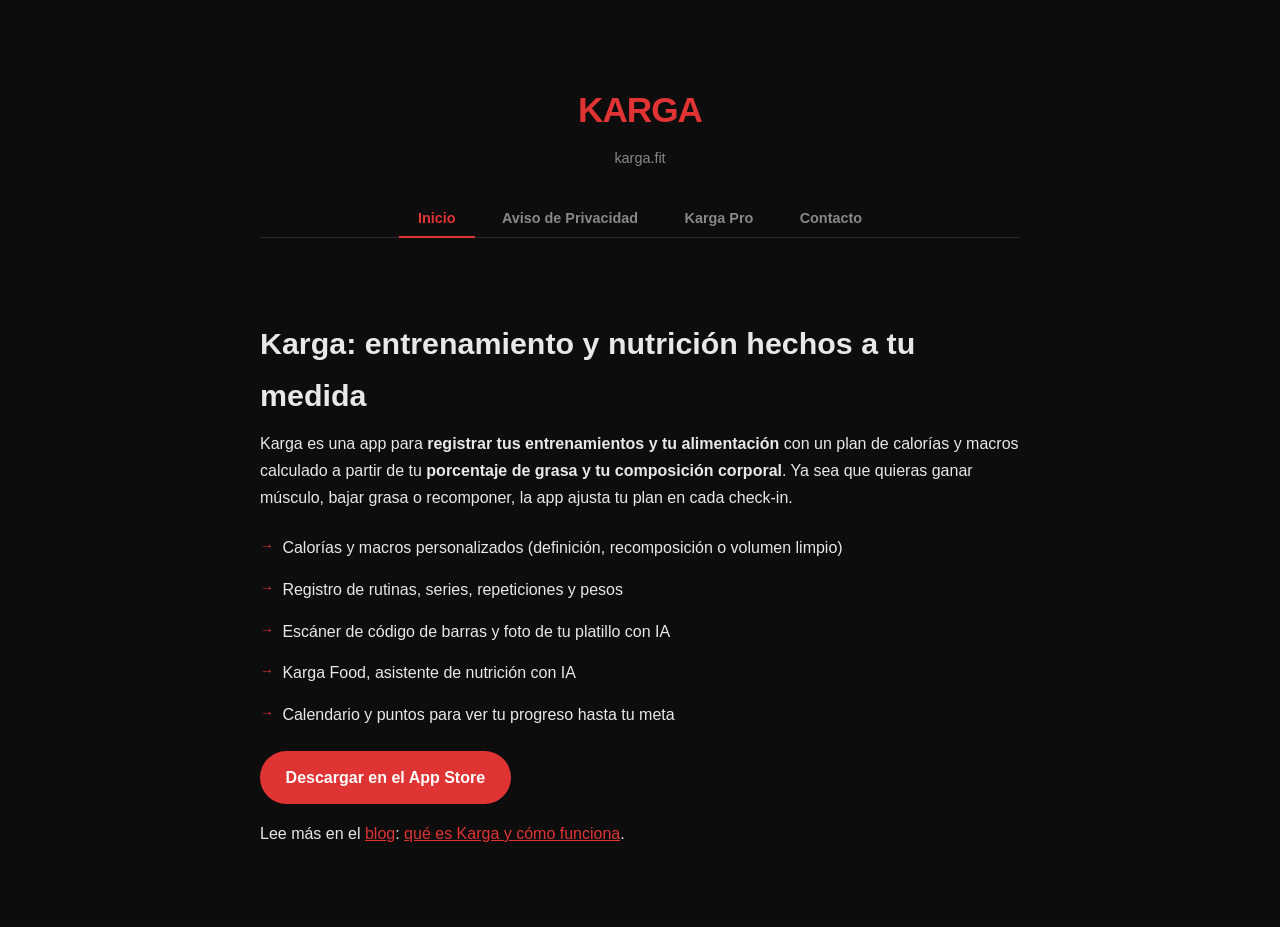
==== index.html @ 37f8edd6 "fix(seo): un solo h1 en la portada (los títulos de las otras pestañas pasan a h2 con el mismo estilo" ====
<!DOCTYPE html>
<html lang="es">
<head>
  <meta charset="UTF-8" />
  <meta name="viewport" content="width=device-width, initial-scale=1.0" />
  <title>Karga — App de entrenamiento y nutrición personalizada</title>
  <meta name="description" content="Karga es una app para iPhone que calcula tus calorías y macros según tu % de grasa, registra tus entrenamientos y sigue tu progreso. Descárgala en el App Store." />
  <link rel="canonical" href="https://karga.fit/" />
  <meta property="og:type" content="website" />
  <meta property="og:site_name" content="Karga" />
  <meta property="og:title" content="Karga — App de entrenamiento y nutrición personalizada" />
  <meta property="og:description" content="Calorías y macros según tu composición corporal, rutinas, escáner de alimentos y progreso." />
  <meta property="og:url" content="https://karga.fit/" />
  <meta property="og:locale" content="es_MX" />
  <script type="application/ld+json">{"@context":"https://schema.org","@type":"MobileApplication","name":"Karga","operatingSystem":"iOS","applicationCategory":"HealthApplication","url":"https://karga.fit","description":"App de entrenamiento y nutrición que calcula calorías y macros según tu composición corporal.","downloadUrl":"https://apps.apple.com/mx/app/karga/id6763583051","offers":{"@type":"Offer","price":"0","priceCurrency":"MXN"}}</script>
  <style>
    *, *::before, *::after { box-sizing: border-box; margin: 0; padding: 0; }

    :root {
      --bg: #0d0d0d;
      --surface: #161616;
      --border: #2a2a2a;
      --accent: #E03333;
      --text: #e8e8e8;
      --muted: #888;
      --radius: 12px;
    }

    body {
      background: var(--bg);
      color: var(--text);
      font-family: -apple-system, BlinkMacSystemFont, "Segoe UI", Roboto, sans-serif;
      line-height: 1.7;
      padding: 2rem 1rem 4rem;
    }

    .container {
      max-width: 760px;
      margin: 0 auto;
    }

    header {
      text-align: center;
      padding: 3rem 0 2rem;
    }

    .logo {
      font-size: 2.2rem;
      font-weight: 800;
      letter-spacing: -1px;
      color: var(--accent);
    }

    header > p {
      color: var(--muted);
      margin-top: 0.4rem;
      font-size: 0.9rem;
    }

    nav {
      display: flex;
      gap: 0.5rem;
      justify-content: center;
      margin: 1.8rem 0 0;
      border-bottom: 1px solid var(--border);
      padding-bottom: 0;
    }

    nav button {
      background: none;
      border: none;
      color: var(--muted);
      font-size: 0.9rem;
      font-weight: 600;
      padding: 0.65rem 1.2rem;
      cursor: pointer;
      border-bottom: 2px solid transparent;
      margin-bottom: -1px;
      transition: color 0.15s, border-color 0.15s;
      font-family: inherit;
    }

    nav button:hover { color: var(--text); }

    nav button.active {
      color: var(--accent);
      border-bottom-color: var(--accent);
    }

    .section {
      display: none;
      padding-top: 3rem;
    }

    .section.active { display: block; }

    h2.page-title { font-size: 1.9rem; font-weight: 700; color: var(--text); margin: 0 0 0.5rem; }
    h1 {
      font-size: 1.9rem;
      font-weight: 700;
      margin-bottom: 0.5rem;
    }

    h2 {
      font-size: 1.15rem;
      font-weight: 600;
      color: var(--accent);
      margin: 2.5rem 0 0.8rem;
    }

    p { margin-bottom: 1rem; color: var(--text); }

    ul {
      list-style: none;
      margin-bottom: 1rem;
      padding-left: 0;
    }

    ul li {
      padding: 0.45rem 0 0.45rem 1.4rem;
      position: relative;
      color: var(--text);
    }

    ul li::before {
      content: "→";
      position: absolute;
      left: 0;
      color: var(--accent);
      font-size: 0.85rem;
    }

    .card {
      background: var(--surface);
      border: 1px solid var(--border);
      border-radius: var(--radius);
      padding: 1.4rem 1.6rem;
      margin: 1.5rem 0;
    }

    .card strong {
      color: var(--accent);
      display: block;
      margin-bottom: 0.3rem;
      font-size: 0.95rem;
    }

    .badge {
      display: inline-block;
      background: var(--accent);
      color: #000;
      font-size: 0.7rem;
      font-weight: 700;
      padding: 0.15rem 0.55rem;
      border-radius: 99px;
      letter-spacing: 0.05em;
      text-transform: uppercase;
      margin-left: 0.5rem;
      vertical-align: middle;
    }

    .consent-box {
      background: #1a1f07;
      border: 1px solid var(--accent);
      border-radius: var(--radius);
      padding: 1.4rem 1.6rem;
      margin: 2rem 0;
    }

    .consent-box p {
      margin: 0;
      font-size: 0.97rem;
    }

    /* Contact section */
    .contact-hero {
      text-align: center;
      padding: 2rem 0 2.5rem;
    }

    .contact-hero .page-title {
      margin-bottom: 0.7rem;
    }

    .contact-hero p {
      color: var(--muted);
      max-width: 480px;
      margin: 0 auto 2rem;
    }

    .contact-card {
      background: var(--surface);
      border: 1px solid var(--border);
      border-radius: var(--radius);
      padding: 2rem;
      text-align: center;
      max-width: 480px;
      margin: 0 auto;
    }

    .contact-card .icon {
      font-size: 2rem;
      margin-bottom: 0.8rem;
    }

    .contact-card h3 {
      font-size: 1.05rem;
      font-weight: 600;
      color: var(--text);
      margin-bottom: 0.4rem;
    }

    .contact-card p {
      color: var(--muted);
      font-size: 0.9rem;
      margin-bottom: 1.4rem;
    }

    .btn-email {
      display: inline-block;
      background: var(--accent);
      color: #fff;
      font-size: 0.95rem;
      font-weight: 700;
      padding: 0.75rem 1.8rem;
      border-radius: 99px;
      text-decoration: none;
      transition: opacity 0.15s;
    }

    .btn-email:hover { opacity: 0.85; }

    .contact-note {
      text-align: center;
      color: var(--muted);
      font-size: 0.82rem;
      margin-top: 1.4rem;
    }

    .price-box {
      background: var(--surface);
      border: 1px solid var(--accent);
      border-radius: var(--radius);
      padding: 1.4rem 1.6rem;
      margin: 2rem 0;
      display: flex;
      align-items: center;
      justify-content: space-between;
      gap: 1rem;
      flex-wrap: wrap;
    }

    .price-box .label { font-weight: 700; font-size: 1.05rem; }
    .price-box .amount { font-weight: 800; font-size: 1.3rem; color: var(--accent); }

    footer {
      margin-top: 4rem;
      padding-top: 2rem;
      border-top: 1px solid var(--border);
      text-align: center;
      color: var(--muted);
      font-size: 0.85rem;
    }

    footer a {
      color: var(--accent);
      text-decoration: none;
    }

    @media (max-width: 480px) {
      h1, h2.page-title { font-size: 1.5rem; }
      .card { padding: 1rem 1.2rem; }
      .contact-card { padding: 1.5rem 1.2rem; }
    }
  </style>
</head>
<body>
  <div class="container">

    <header>
      <div class="logo">KARGA</div>
      <p>karga.fit</p>
      <nav>
        <button class="active" onclick="showSection('about', this)">Inicio</button>
        <button onclick="showSection('privacy', this)">Aviso de Privacidad</button>
        <button onclick="showSection('pro', this)">Karga Pro</button>
        <button onclick="showSection('contact', this)">Contacto</button>
      </nav>
    </header>

    <!-- Aviso de Privacidad -->
    <!-- Inicio -->
    <div id="about" class="section active">
      <h1>Karga: entrenamiento y nutrición hechos a tu medida</h1>
      <p>Karga es una app para <strong>registrar tus entrenamientos y tu alimentación</strong> con un plan de calorías y macros calculado a partir de tu <strong>porcentaje de grasa y tu composición corporal</strong>. Ya sea que quieras ganar músculo, bajar grasa o recomponer, la app ajusta tu plan en cada check-in.</p>
      <ul>
        <li>Calorías y macros personalizados (definición, recomposición o volumen limpio)</li>
        <li>Registro de rutinas, series, repeticiones y pesos</li>
        <li>Escáner de código de barras y foto de tu platillo con IA</li>
        <li>Karga Food, asistente de nutrición con IA</li>
        <li>Calendario y puntos para ver tu progreso hasta tu meta</li>
      </ul>
      <p><a href="https://apps.apple.com/mx/app/karga/id6763583051" style="display:inline-block;background:var(--accent);color:#fff;font-weight:700;text-decoration:none;padding:.8rem 1.6rem;border-radius:99px;">Descargar en el App Store</a></p>
      <p>Lee más en el <a href="/blog/" style="color:var(--accent);">blog</a>: <a href="/blog/que-es-karga-app-de-entrenamiento-y-nutricion.html" style="color:var(--accent);">qué es Karga y cómo funciona</a>.</p>
    </div><!-- /about -->

    <div id="privacy" class="section">

    <h2 class="page-title">Aviso de Privacidad</h2>
    <p style="color: var(--muted); font-size: 0.88rem;">Última actualización: octubre de 2026</p>

    <!-- Consentimiento -->
    <div class="consent-box">
      <p>
        <strong style="color: var(--accent); display: inline;">Importante:</strong>
        Al utilizar la aplicación Karga, el usuario acepta y autoriza el uso de sus datos personales y de salud
        con el único propósito de brindarle un plan de entrenamiento y un conteo de calorías personalizado.
        Si no estás de acuerdo con este aviso, te pedimos que no utilices la aplicación.
      </p>
    </div>

    <!-- Responsable -->
    <h2>1. Responsable del tratamiento</h2>
    <p>
      Karga es responsable del tratamiento de los datos personales que recopila a través de su aplicación móvil
      disponible en iOS y Android. Para cualquier duda o solicitud puedes contactarnos en
      <a href="mailto:kargaoficial@gmail.com" style="color: var(--accent);">kargaoficial@gmail.com</a>.
    </p>

    <!-- Datos que recolectamos -->
    <h2>2. Datos que recolectamos</h2>
    <p>Para ofrecerte una experiencia completamente personalizada, Karga recopila las siguientes categorías de datos:</p>

    <div class="card">
      <strong>Identidad y acceso</strong>
      <ul>
        <li>Correo electrónico y nombre (a través de Google al iniciar sesión)</li>
        <li>Identificador único de usuario (generado por nuestra plataforma)</li>
      </ul>
    </div>

    <div class="card">
      <strong>Perfil físico <span class="badge">Salud</span></strong>
      <ul>
        <li>Nombre, edad y sexo</li>
        <li>Peso y estatura</li>
        <li>Porcentaje de grasa corporal (sólo si tu objetivo es reducción de grasa)</li>
        <li>Masa magra e índice FFMI (calculados a partir de los datos anteriores)</li>
      </ul>
    </div>

    <div class="card">
      <strong>Actividad y estilo de vida</strong>
      <ul>
        <li>Nivel de actividad diaria</li>
        <li>Nivel de experiencia en el gimnasio</li>
        <li>Frecuencia semanal de entrenamiento</li>
        <li>Historial de cardio (para objetivo de pérdida de grasa)</li>
      </ul>
    </div>

    <div class="card">
      <strong>Objetivos y nutrición</strong>
      <ul>
        <li>Objetivo principal (ganancia muscular o reducción de grasa)</li>
        <li>Metas calóricas diarias</li>
        <li>Distribución de macronutrientes (proteínas, carbohidratos y grasas)</li>
      </ul>
    </div>

    <div class="card">
      <strong>Entrenamiento y seguimiento</strong>
      <ul>
        <li>Días y rutinas de entrenamiento personalizadas</li>
        <li>Ejercicios, series, repeticiones y pesos registrados por sesión</li>
        <li>Historial de sesiones y progreso físico (check-ins periódicos)</li>
        <li>Actualizaciones de peso, estatura y grasa corporal a lo largo del tiempo</li>
      </ul>
    </div>

    <div class="card">
      <strong>Fotos para estimar tu % de grasa con IA <span class="badge">Salud</span></strong>
      <ul>
        <li>Si usas la función de estimar tu porcentaje de grasa con una foto, la imagen se envía a un servicio de inteligencia artificial para calcular el resultado. Normalmente no la conservamos.</li>
        <li>Si el análisis falla o la IA rechaza la foto, la guardamos hasta 7 días, junto con tu sexo, edad, peso y estatura, solo para revisar por qué falló y mejorar la función. Después se elimina automáticamente.</li>
      </ul>
    </div>

    <!-- Para qué usamos los datos -->
    <h2>3. Finalidad del uso de tus datos</h2>
    <p>Todos los datos que recopilamos se utilizan <strong>exclusivamente</strong> para los siguientes fines:</p>
    <ul>
      <li>Calcular tu gasto calórico total diario (TDEE) y establecer metas nutricionales personalizadas</li>
      <li>Generar y ajustar tu plan de entrenamiento según tu nivel, objetivo y progreso</li>
      <li>Hacer seguimiento periódico de tu evolución física y adaptar las recomendaciones</li>
      <li>Clasificarte en un perfil de entrenamiento para optimizar tus resultados</li>
      <li>Garantizar el correcto funcionamiento e identidad dentro de la aplicación</li>
    </ul>

    <p>
      <strong>No vendemos, compartimos ni cedemos tus datos personales a terceros</strong> con fines
      comerciales, publicitarios ni de ninguna otra índole ajena a los mencionados.
    </p>

    <!-- Consentimiento del usuario -->
    <h2>4. Consentimiento</h2>
    <p>
      Al registrarte y usar Karga, otorgas tu consentimiento expreso para que tratemos los datos descritos
      en este aviso con las finalidades señaladas. Este consentimiento es necesario para que la aplicación
      funcione y pueda ofrecerte un servicio personalizado.
    </p>

    <!-- Almacenamiento -->
    <h2>5. Almacenamiento y seguridad</h2>
    <p>
      Tus datos se almacenan de forma segura en servidores de <strong>Supabase</strong> (infraestructura basada en
      PostgreSQL con cifrado en tránsito y en reposo). La autenticación se gestiona a través de
      <strong>Google OAuth</strong>. Adicionalmente, algunos datos se guardan localmente en tu dispositivo para
      permitir el funcionamiento sin conexión.
    </p>
    <p>
      Las fotos que la IA no logra analizar se guardan en un almacenamiento privado al que solo accede el equipo
      de Karga, únicamente para revisar el fallo, y se eliminan automáticamente a los 7 días. No las compartimos
      con terceros ni las usamos para ningún otro fin.
    </p>
    <p>
      Aplicamos medidas técnicas y organizativas razonables para proteger tu información contra accesos
      no autorizados, pérdida o alteración.
    </p>

    <!-- Derechos -->
    <h2>6. Tus derechos</h2>
    <p>Tienes derecho a:</p>
    <ul>
      <li>Acceder a los datos que tenemos sobre ti</li>
      <li>Solicitar la corrección de datos inexactos</li>
      <li>Solicitar la eliminación de tu cuenta y todos tus datos</li>
      <li>Revocar tu consentimiento en cualquier momento (lo que implicará dejar de usar la app)</li>
    </ul>
    <p>
      Para ejercer cualquiera de estos derechos, escríbenos a
      <a href="mailto:kargaoficial@gmail.com" style="color: var(--accent);">kargaoficial@gmail.com</a>.
    </p>

    <!-- Karga Food / IA -->
    <h2>7. Karga Food — asistente de nutrición con IA</h2>
    <div class="consent-box">
      <p>
        <strong style="color: var(--accent); display: inline;">Importante:</strong>
        Karga Food es un asistente de inteligencia artificial, no un médico, nutriólogo ni profesional de la
        salud certificado. Sus respuestas y sugerencias de alimentos no sustituyen el consejo, diagnóstico
        o tratamiento de un profesional de la salud.
      </p>
    </div>
    <p>
      Karga Food no conoce tus alergias, intolerancias, padecimientos médicos ni restricciones alimentarias
      a menos que tú se las indiques directamente en la conversación, y aun así puede cometer errores. Es tu
      responsabilidad verificar los ingredientes de cualquier alimento o receta sugerida antes de consumirlo,
      especialmente si tienes alguna alergia, enfermedad o condición médica. Si tienes dudas sobre tu
      alimentación por una condición de salud, consulta siempre a un profesional certificado.
    </p>

    <!-- Cambios -->
    <h2>8. Cambios a este aviso</h2>
    <p>
      Podemos actualizar este aviso de privacidad ocasionalmente. Cuando lo hagamos, actualizaremos la
      fecha en la parte superior de esta página. Te recomendamos revisarlo periódicamente.
    </p>

    <footer>
      <p>© 2025 Karga. Todos los derechos reservados.</p>
      <p style="margin-top: 0.4rem;"><a href="mailto:kargaoficial@gmail.com">kargaoficial@gmail.com</a></p>
    </footer>

    </div><!-- /privacy -->

    <!-- Karga Pro -->
    <div id="pro" class="section">

    <h2 class="page-title">Karga Pro</h2>
    <p style="color: var(--muted); font-size: 0.88rem;">Última actualización: agosto de 2026</p>

    <p>
      Karga Pro es una suscripción opcional que desbloquea el uso extendido de las funciones de
      inteligencia artificial dentro de la aplicación Karga. Esta sección describe exactamente qué
      incluye, su precio y sus límites de uso.
    </p>

    <div class="price-box">
      <span class="label">Suscripción mensual</span>
      <span class="amount">$99.00 MXN / mes</span>
    </div>
    <p>
      El pago se realiza a través de tu cuenta de Apple (App Store) y se renueva automáticamente cada
      mes al mismo precio, salvo que la canceles con al menos 24 horas de anticipación al fin del
      periodo actual. Podés cancelar en cualquier momento desde los ajustes de tu Apple ID
      (Configuración → tu nombre → Suscripciones), sin necesidad de contactarnos.
    </p>

    <h2>1. Qué incluye Karga Pro</h2>

    <div class="card">
      <strong>📸 Estimación de % de grasa con IA</strong>
      <ul>
        <li>La versión gratuita permite 2 análisis por ciclo de check-in</li>
        <li>Karga Pro elimina ese límite — podés analizar tu % de grasa las veces que quieras</li>
      </ul>
    </div>

    <div class="card">
      <strong>🏋️ Rutinas de entrenamiento con IA</strong>
      <ul>
        <li>La versión gratuita permite generar rutinas de hasta 4 días de entrenamiento por semana</li>
        <li>Karga Pro permite generar rutinas de hasta 15 días distintos en un ciclo de entrenamiento</li>
      </ul>
    </div>

    <div class="card">
      <strong>📋 Importar historial de entrenamientos con IA</strong>
      <ul>
        <li>La versión gratuita permite importar hasta 100 entrenamientos de por vida</li>
        <li>Karga Pro permite importar hasta 5,500 entrenamientos de por vida</li>
      </ul>
    </div>

    <h2>2. Límites de uso justo</h2>
    <p>
      Los números anteriores no son cifras de marketing sin sentido — son límites reales, diseñados
      para ser más que suficientes para cualquier uso normal de la app (por ejemplo, 5,500
      entrenamientos equivalen a más de 15 años entrenando todos los días), mientras evitan el abuso
      del servicio por parte de terceros. Estos límites aplican por igual a todas las cuentas,
      incluidas las que tienen Karga Pro activo, y no pueden superarse bajo ninguna circunstancia.
    </p>
    <p>
      Adicionalmente, para evitar spam automatizado, algunas funciones de IA tienen un tope diario
      independiente de si tenés Karga Pro o no. Este tope es lo suficientemente alto como para no
      afectar el uso normal de la app.
    </p>

    <h2>3. Cancelación y reembolsos</h2>
    <p>
      Podés cancelar tu suscripción en cualquier momento desde la configuración de tu cuenta de Apple.
      La cancelación se hace efectiva al final del periodo de facturación ya pagado — no se realizan
      reembolsos parciales por el tiempo restante. Las solicitudes de reembolso se gestionan
      directamente con Apple, conforme a sus políticas, ya que todos los pagos se procesan a través
      de App Store.
    </p>

    <h2>4. Dudas o soporte</h2>
    <p>
      Si tenés alguna duda sobre tu suscripción, escribinos a
      <a href="mailto:kargaoficial@gmail.com" style="color: var(--accent);">kargaoficial@gmail.com</a>,
      o usá el apartado de soporte dentro de la app.
    </p>

    <footer>
      <p>© 2026 Karga. Todos los derechos reservados.</p>
      <p style="margin-top: 0.4rem;"><a href="mailto:kargaoficial@gmail.com">kargaoficial@gmail.com</a></p>
    </footer>

    </div><!-- /pro -->

    <!-- Contacto -->
    <div id="contact" class="section">

      <div class="contact-hero">
        <h2 class="page-title">Contáctanos</h2>
        <p>¿Tienes dudas, sugerencias o necesitas ayuda? Escríbenos y te respondemos a la brevedad.</p>
      </div>

      <div class="contact-card">
        <div class="icon">✉️</div>
        <h3>Correo electrónico</h3>
        <p>Disponible para cualquier consulta sobre la app, tu cuenta o privacidad.</p>
        <a class="btn-email" href="mailto:kargaoficial@gmail.com">kargaoficial@gmail.com</a>
      </div>

      <p class="contact-note">Respondemos en un plazo de 1 a 3 días hábiles.</p>

      <footer>
        <p>© 2025 Karga. Todos los derechos reservados.</p>
        <p style="margin-top: 0.4rem;"><a href="mailto:kargaoficial@gmail.com">kargaoficial@gmail.com</a></p>
      </footer>

    </div><!-- /contact -->

  </div>

  <script>
    function showSection(id, btn) {
      document.querySelectorAll('.section').forEach(s => s.classList.remove('active'));
      document.querySelectorAll('nav button').forEach(b => b.classList.remove('active'));
      document.getElementById(id).classList.add('active');
      btn.classList.add('active');
      history.replaceState(null, '', '#' + id);
    }

    // Deep link support: https://karga.fit/#pro abre la pestaña Karga Pro directo
    (function () {
      const id = window.location.hash.replace('#', '');
      const section = id && document.getElementById(id);
      if (section) {
        const btn = Array.from(document.querySelectorAll('nav button'))
          .find(b => b.getAttribute('onclick')?.includes(`'${id}'`));
        if (btn) showSection(id, btn);
      }
    })();
  </script>
</body>
</html>
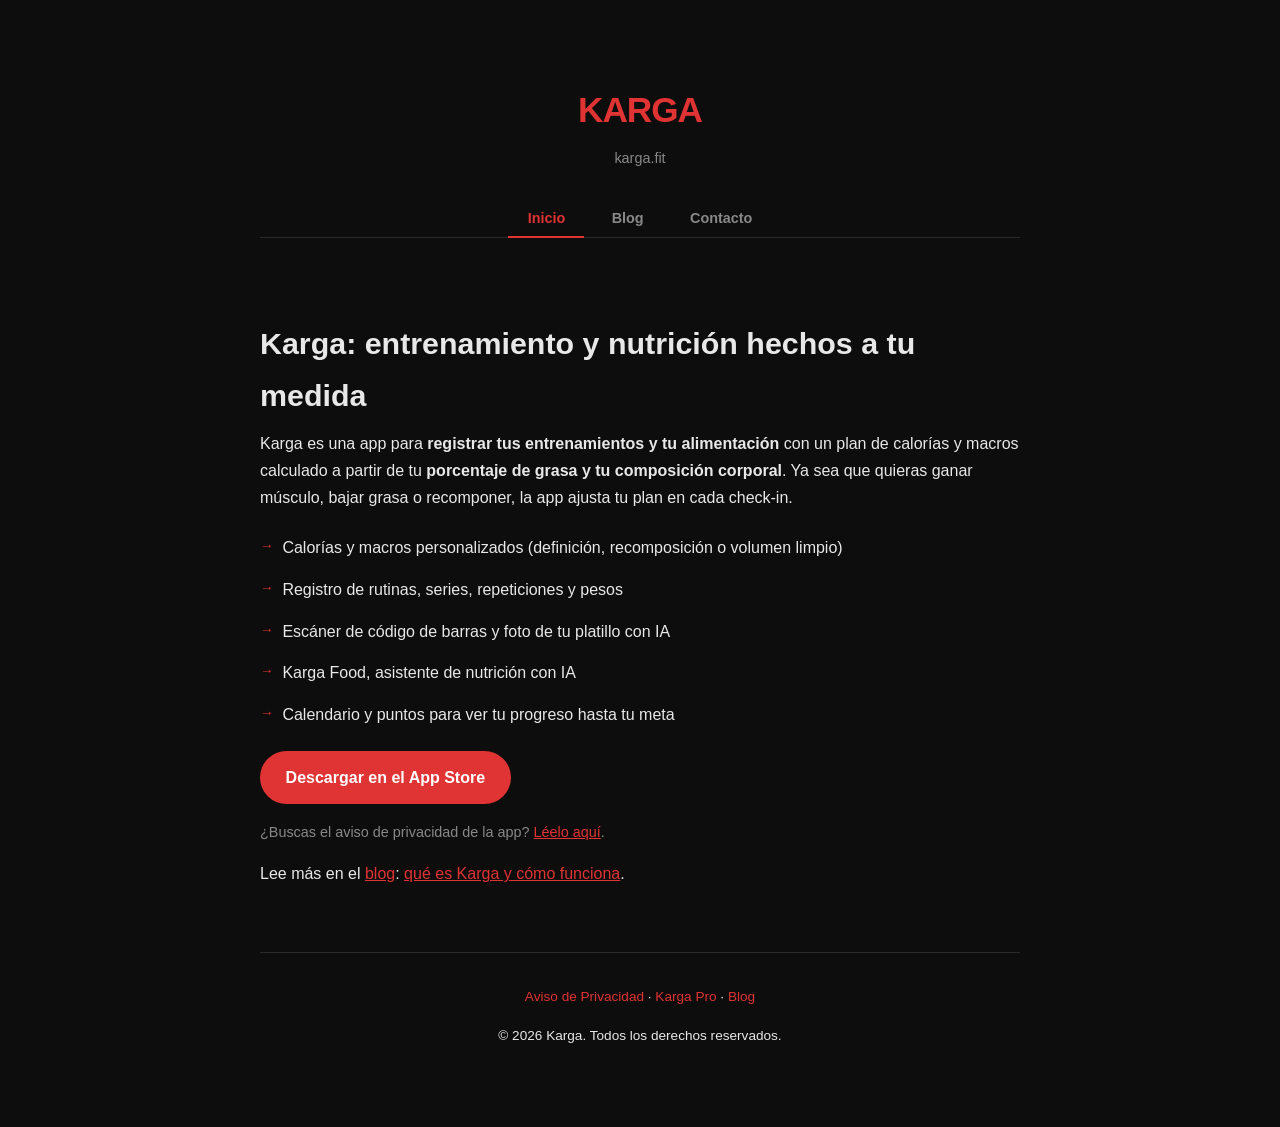
==== commit e136a675: "refactor(sitio): aviso de privacidad y Karga Pro pasan a páginas propias; portada y blog sin seccion" ====
--- a/index.html
+++ b/index.html
@@ -12,7 +12,7 @@
   <meta property="og:description" content="Calorías y macros según tu composición corporal, rutinas, escáner de alimentos y progreso." />
   <meta property="og:url" content="https://karga.fit/" />
   <meta property="og:locale" content="es_MX" />
-  <script type="application/ld+json">{"@context":"https://schema.org","@type":"MobileApplication","name":"Karga","operatingSystem":"iOS","applicationCategory":"HealthApplication","url":"https://karga.fit","description":"App de entrenamiento y nutrición que calcula calorías y macros según tu composición corporal.","downloadUrl":"https://apps.apple.com/mx/app/karga/id6763583051","offers":{"@type":"Offer","price":"0","priceCurrency":"MXN"}}</script>
+  <script type="application/ld+json">{"@context": "https://schema.org", "@type": "MobileApplication", "name": "Karga", "operatingSystem": "iOS", "applicationCategory": "HealthApplication", "url": "https://karga.fit", "description": "App de entrenamiento y nutrición que calcula calorías y macros según tu composición corporal.", "downloadUrl": "https://apps.apple.com/mx/app/karga/id6763583051", "offers": {"@type": "Offer", "price": "0", "priceCurrency": "MXN"}, "inLanguage": "es-MX", "installUrl": "https://apps.apple.com/mx/app/karga/id6763583051"}</script>
   <style>
     *, *::before, *::after { box-sizing: border-box; margin: 0; padding: 0; }
 
@@ -282,8 +282,7 @@
       <p>karga.fit</p>
       <nav>
         <button class="active" onclick="showSection('about', this)">Inicio</button>
-        <button onclick="showSection('privacy', this)">Aviso de Privacidad</button>
-        <button onclick="showSection('pro', this)">Karga Pro</button>
+        <button onclick="location.href='/blog/'">Blog</button>
         <button onclick="showSection('contact', this)">Contacto</button>
       </nav>
     </header>
@@ -301,264 +300,16 @@
         <li>Calendario y puntos para ver tu progreso hasta tu meta</li>
       </ul>
       <p><a href="https://apps.apple.com/mx/app/karga/id6763583051" style="display:inline-block;background:var(--accent);color:#fff;font-weight:700;text-decoration:none;padding:.8rem 1.6rem;border-radius:99px;">Descargar en el App Store</a></p>
+      <p style="color:var(--muted);font-size:.9rem;">¿Buscas el aviso de privacidad de la app? <a href="/privacidad.html" style="color:var(--accent);">Léelo aquí</a>.</p>
       <p>Lee más en el <a href="/blog/" style="color:var(--accent);">blog</a>: <a href="/blog/que-es-karga-app-de-entrenamiento-y-nutricion.html" style="color:var(--accent);">qué es Karga y cómo funciona</a>.</p>
+      <footer>
+        <p><a href="/privacidad.html">Aviso de Privacidad</a> · <a href="/karga-pro.html">Karga Pro</a> · <a href="/blog/">Blog</a></p>
+        <p style="margin-top: 0.4rem;">© 2026 Karga. Todos los derechos reservados.</p>
+      </footer>
     </div><!-- /about -->
 
-    <div id="privacy" class="section">
-
-    <h2 class="page-title">Aviso de Privacidad</h2>
-    <p style="color: var(--muted); font-size: 0.88rem;">Última actualización: octubre de 2026</p>
-
-    <!-- Consentimiento -->
-    <div class="consent-box">
-      <p>
-        <strong style="color: var(--accent); display: inline;">Importante:</strong>
-        Al utilizar la aplicación Karga, el usuario acepta y autoriza el uso de sus datos personales y de salud
-        con el único propósito de brindarle un plan de entrenamiento y un conteo de calorías personalizado.
-        Si no estás de acuerdo con este aviso, te pedimos que no utilices la aplicación.
-      </p>
-    </div>
-
-    <!-- Responsable -->
-    <h2>1. Responsable del tratamiento</h2>
-    <p>
-      Karga es responsable del tratamiento de los datos personales que recopila a través de su aplicación móvil
-      disponible en iOS y Android. Para cualquier duda o solicitud puedes contactarnos en
-      <a href="mailto:kargaoficial@gmail.com" style="color: var(--accent);">kargaoficial@gmail.com</a>.
-    </p>
-
-    <!-- Datos que recolectamos -->
-    <h2>2. Datos que recolectamos</h2>
-    <p>Para ofrecerte una experiencia completamente personalizada, Karga recopila las siguientes categorías de datos:</p>
-
-    <div class="card">
-      <strong>Identidad y acceso</strong>
-      <ul>
-        <li>Correo electrónico y nombre (a través de Google al iniciar sesión)</li>
-        <li>Identificador único de usuario (generado por nuestra plataforma)</li>
-      </ul>
-    </div>
-
-    <div class="card">
-      <strong>Perfil físico <span class="badge">Salud</span></strong>
-      <ul>
-        <li>Nombre, edad y sexo</li>
-        <li>Peso y estatura</li>
-        <li>Porcentaje de grasa corporal (sólo si tu objetivo es reducción de grasa)</li>
-        <li>Masa magra e índice FFMI (calculados a partir de los datos anteriores)</li>
-      </ul>
-    </div>
-
-    <div class="card">
-      <strong>Actividad y estilo de vida</strong>
-      <ul>
-        <li>Nivel de actividad diaria</li>
-        <li>Nivel de experiencia en el gimnasio</li>
-        <li>Frecuencia semanal de entrenamiento</li>
-        <li>Historial de cardio (para objetivo de pérdida de grasa)</li>
-      </ul>
-    </div>
-
-    <div class="card">
-      <strong>Objetivos y nutrición</strong>
-      <ul>
-        <li>Objetivo principal (ganancia muscular o reducción de grasa)</li>
-        <li>Metas calóricas diarias</li>
-        <li>Distribución de macronutrientes (proteínas, carbohidratos y grasas)</li>
-      </ul>
-    </div>
-
-    <div class="card">
-      <strong>Entrenamiento y seguimiento</strong>
-      <ul>
-        <li>Días y rutinas de entrenamiento personalizadas</li>
-        <li>Ejercicios, series, repeticiones y pesos registrados por sesión</li>
-        <li>Historial de sesiones y progreso físico (check-ins periódicos)</li>
-        <li>Actualizaciones de peso, estatura y grasa corporal a lo largo del tiempo</li>
-      </ul>
-    </div>
-
-    <div class="card">
-      <strong>Fotos para estimar tu % de grasa con IA <span class="badge">Salud</span></strong>
-      <ul>
-        <li>Si usas la función de estimar tu porcentaje de grasa con una foto, la imagen se envía a un servicio de inteligencia artificial para calcular el resultado. Normalmente no la conservamos.</li>
-        <li>Si el análisis falla o la IA rechaza la foto, la guardamos hasta 7 días, junto con tu sexo, edad, peso y estatura, solo para revisar por qué falló y mejorar la función. Después se elimina automáticamente.</li>
-      </ul>
-    </div>
-
-    <!-- Para qué usamos los datos -->
-    <h2>3. Finalidad del uso de tus datos</h2>
-    <p>Todos los datos que recopilamos se utilizan <strong>exclusivamente</strong> para los siguientes fines:</p>
-    <ul>
-      <li>Calcular tu gasto calórico total diario (TDEE) y establecer metas nutricionales personalizadas</li>
-      <li>Generar y ajustar tu plan de entrenamiento según tu nivel, objetivo y progreso</li>
-      <li>Hacer seguimiento periódico de tu evolución física y adaptar las recomendaciones</li>
-      <li>Clasificarte en un perfil de entrenamiento para optimizar tus resultados</li>
-      <li>Garantizar el correcto funcionamiento e identidad dentro de la aplicación</li>
-    </ul>
-
-    <p>
-      <strong>No vendemos, compartimos ni cedemos tus datos personales a terceros</strong> con fines
-      comerciales, publicitarios ni de ninguna otra índole ajena a los mencionados.
-    </p>
-
-    <!-- Consentimiento del usuario -->
-    <h2>4. Consentimiento</h2>
-    <p>
-      Al registrarte y usar Karga, otorgas tu consentimiento expreso para que tratemos los datos descritos
-      en este aviso con las finalidades señaladas. Este consentimiento es necesario para que la aplicación
-      funcione y pueda ofrecerte un servicio personalizado.
-    </p>
-
-    <!-- Almacenamiento -->
-    <h2>5. Almacenamiento y seguridad</h2>
-    <p>
-      Tus datos se almacenan de forma segura en servidores de <strong>Supabase</strong> (infraestructura basada en
-      PostgreSQL con cifrado en tránsito y en reposo). La autenticación se gestiona a través de
-      <strong>Google OAuth</strong>. Adicionalmente, algunos datos se guardan localmente en tu dispositivo para
-      permitir el funcionamiento sin conexión.
-    </p>
-    <p>
-      Las fotos que la IA no logra analizar se guardan en un almacenamiento privado al que solo accede el equipo
-      de Karga, únicamente para revisar el fallo, y se eliminan automáticamente a los 7 días. No las compartimos
-      con terceros ni las usamos para ningún otro fin.
-    </p>
-    <p>
-      Aplicamos medidas técnicas y organizativas razonables para proteger tu información contra accesos
-      no autorizados, pérdida o alteración.
-    </p>
-
-    <!-- Derechos -->
-    <h2>6. Tus derechos</h2>
-    <p>Tienes derecho a:</p>
-    <ul>
-      <li>Acceder a los datos que tenemos sobre ti</li>
-      <li>Solicitar la corrección de datos inexactos</li>
-      <li>Solicitar la eliminación de tu cuenta y todos tus datos</li>
-      <li>Revocar tu consentimiento en cualquier momento (lo que implicará dejar de usar la app)</li>
-    </ul>
-    <p>
-      Para ejercer cualquiera de estos derechos, escríbenos a
-      <a href="mailto:kargaoficial@gmail.com" style="color: var(--accent);">kargaoficial@gmail.com</a>.
-    </p>
-
-    <!-- Karga Food / IA -->
-    <h2>7. Karga Food — asistente de nutrición con IA</h2>
-    <div class="consent-box">
-      <p>
-        <strong style="color: var(--accent); display: inline;">Importante:</strong>
-        Karga Food es un asistente de inteligencia artificial, no un médico, nutriólogo ni profesional de la
-        salud certificado. Sus respuestas y sugerencias de alimentos no sustituyen el consejo, diagnóstico
-        o tratamiento de un profesional de la salud.
-      </p>
-    </div>
-    <p>
-      Karga Food no conoce tus alergias, intolerancias, padecimientos médicos ni restricciones alimentarias
-      a menos que tú se las indiques directamente en la conversación, y aun así puede cometer errores. Es tu
-      responsabilidad verificar los ingredientes de cualquier alimento o receta sugerida antes de consumirlo,
-      especialmente si tienes alguna alergia, enfermedad o condición médica. Si tienes dudas sobre tu
-      alimentación por una condición de salud, consulta siempre a un profesional certificado.
-    </p>
-
-    <!-- Cambios -->
-    <h2>8. Cambios a este aviso</h2>
-    <p>
-      Podemos actualizar este aviso de privacidad ocasionalmente. Cuando lo hagamos, actualizaremos la
-      fecha en la parte superior de esta página. Te recomendamos revisarlo periódicamente.
-    </p>
-
-    <footer>
-      <p>© 2025 Karga. Todos los derechos reservados.</p>
-      <p style="margin-top: 0.4rem;"><a href="mailto:kargaoficial@gmail.com">kargaoficial@gmail.com</a></p>
-    </footer>
-
-    </div><!-- /privacy -->
 
     <!-- Karga Pro -->
-    <div id="pro" class="section">
-
-    <h2 class="page-title">Karga Pro</h2>
-    <p style="color: var(--muted); font-size: 0.88rem;">Última actualización: agosto de 2026</p>
-
-    <p>
-      Karga Pro es una suscripción opcional que desbloquea el uso extendido de las funciones de
-      inteligencia artificial dentro de la aplicación Karga. Esta sección describe exactamente qué
-      incluye, su precio y sus límites de uso.
-    </p>
-
-    <div class="price-box">
-      <span class="label">Suscripción mensual</span>
-      <span class="amount">$99.00 MXN / mes</span>
-    </div>
-    <p>
-      El pago se realiza a través de tu cuenta de Apple (App Store) y se renueva automáticamente cada
-      mes al mismo precio, salvo que la canceles con al menos 24 horas de anticipación al fin del
-      periodo actual. Podés cancelar en cualquier momento desde los ajustes de tu Apple ID
-      (Configuración → tu nombre → Suscripciones), sin necesidad de contactarnos.
-    </p>
-
-    <h2>1. Qué incluye Karga Pro</h2>
-
-    <div class="card">
-      <strong>📸 Estimación de % de grasa con IA</strong>
-      <ul>
-        <li>La versión gratuita permite 2 análisis por ciclo de check-in</li>
-        <li>Karga Pro elimina ese límite — podés analizar tu % de grasa las veces que quieras</li>
-      </ul>
-    </div>
-
-    <div class="card">
-      <strong>🏋️ Rutinas de entrenamiento con IA</strong>
-      <ul>
-        <li>La versión gratuita permite generar rutinas de hasta 4 días de entrenamiento por semana</li>
-        <li>Karga Pro permite generar rutinas de hasta 15 días distintos en un ciclo de entrenamiento</li>
-      </ul>
-    </div>
-
-    <div class="card">
-      <strong>📋 Importar historial de entrenamientos con IA</strong>
-      <ul>
-        <li>La versión gratuita permite importar hasta 100 entrenamientos de por vida</li>
-        <li>Karga Pro permite importar hasta 5,500 entrenamientos de por vida</li>
-      </ul>
-    </div>
-
-    <h2>2. Límites de uso justo</h2>
-    <p>
-      Los números anteriores no son cifras de marketing sin sentido — son límites reales, diseñados
-      para ser más que suficientes para cualquier uso normal de la app (por ejemplo, 5,500
-      entrenamientos equivalen a más de 15 años entrenando todos los días), mientras evitan el abuso
-      del servicio por parte de terceros. Estos límites aplican por igual a todas las cuentas,
-      incluidas las que tienen Karga Pro activo, y no pueden superarse bajo ninguna circunstancia.
-    </p>
-    <p>
-      Adicionalmente, para evitar spam automatizado, algunas funciones de IA tienen un tope diario
-      independiente de si tenés Karga Pro o no. Este tope es lo suficientemente alto como para no
-      afectar el uso normal de la app.
-    </p>
-
-    <h2>3. Cancelación y reembolsos</h2>
-    <p>
-      Podés cancelar tu suscripción en cualquier momento desde la configuración de tu cuenta de Apple.
-      La cancelación se hace efectiva al final del periodo de facturación ya pagado — no se realizan
-      reembolsos parciales por el tiempo restante. Las solicitudes de reembolso se gestionan
-      directamente con Apple, conforme a sus políticas, ya que todos los pagos se procesan a través
-      de App Store.
-    </p>
-
-    <h2>4. Dudas o soporte</h2>
-    <p>
-      Si tenés alguna duda sobre tu suscripción, escribinos a
-      <a href="mailto:kargaoficial@gmail.com" style="color: var(--accent);">kargaoficial@gmail.com</a>,
-      o usá el apartado de soporte dentro de la app.
-    </p>
-
-    <footer>
-      <p>© 2026 Karga. Todos los derechos reservados.</p>
-      <p style="margin-top: 0.4rem;"><a href="mailto:kargaoficial@gmail.com">kargaoficial@gmail.com</a></p>
-    </footer>
-
-    </div><!-- /pro -->
 
     <!-- Contacto -->
     <div id="contact" class="section">
@@ -578,8 +329,8 @@
       <p class="contact-note">Respondemos en un plazo de 1 a 3 días hábiles.</p>
 
       <footer>
-        <p>© 2025 Karga. Todos los derechos reservados.</p>
-        <p style="margin-top: 0.4rem;"><a href="mailto:kargaoficial@gmail.com">kargaoficial@gmail.com</a></p>
+        <p><a href="/privacidad.html">Aviso de Privacidad</a> · <a href="/karga-pro.html">Karga Pro</a> · <a href="/blog/">Blog</a></p>
+        <p style="margin-top: 0.4rem;">© 2026 Karga. Todos los derechos reservados.</p>
       </footer>
 
     </div><!-- /contact -->
@@ -587,6 +338,12 @@
   </div>
 
   <script>
+    // Enlaces antiguos (por ejemplo desde la app): karga.fit/#pro y karga.fit/#privacy ahora son páginas propias.
+    (function () {
+      var h = window.location.hash;
+      if (h === '#pro') window.location.replace('/karga-pro.html');
+      else if (h === '#privacy') window.location.replace('/privacidad.html');
+    })();
     function showSection(id, btn) {
       document.querySelectorAll('.section').forEach(s => s.classList.remove('active'));
       document.querySelectorAll('nav button').forEach(b => b.classList.remove('active'));
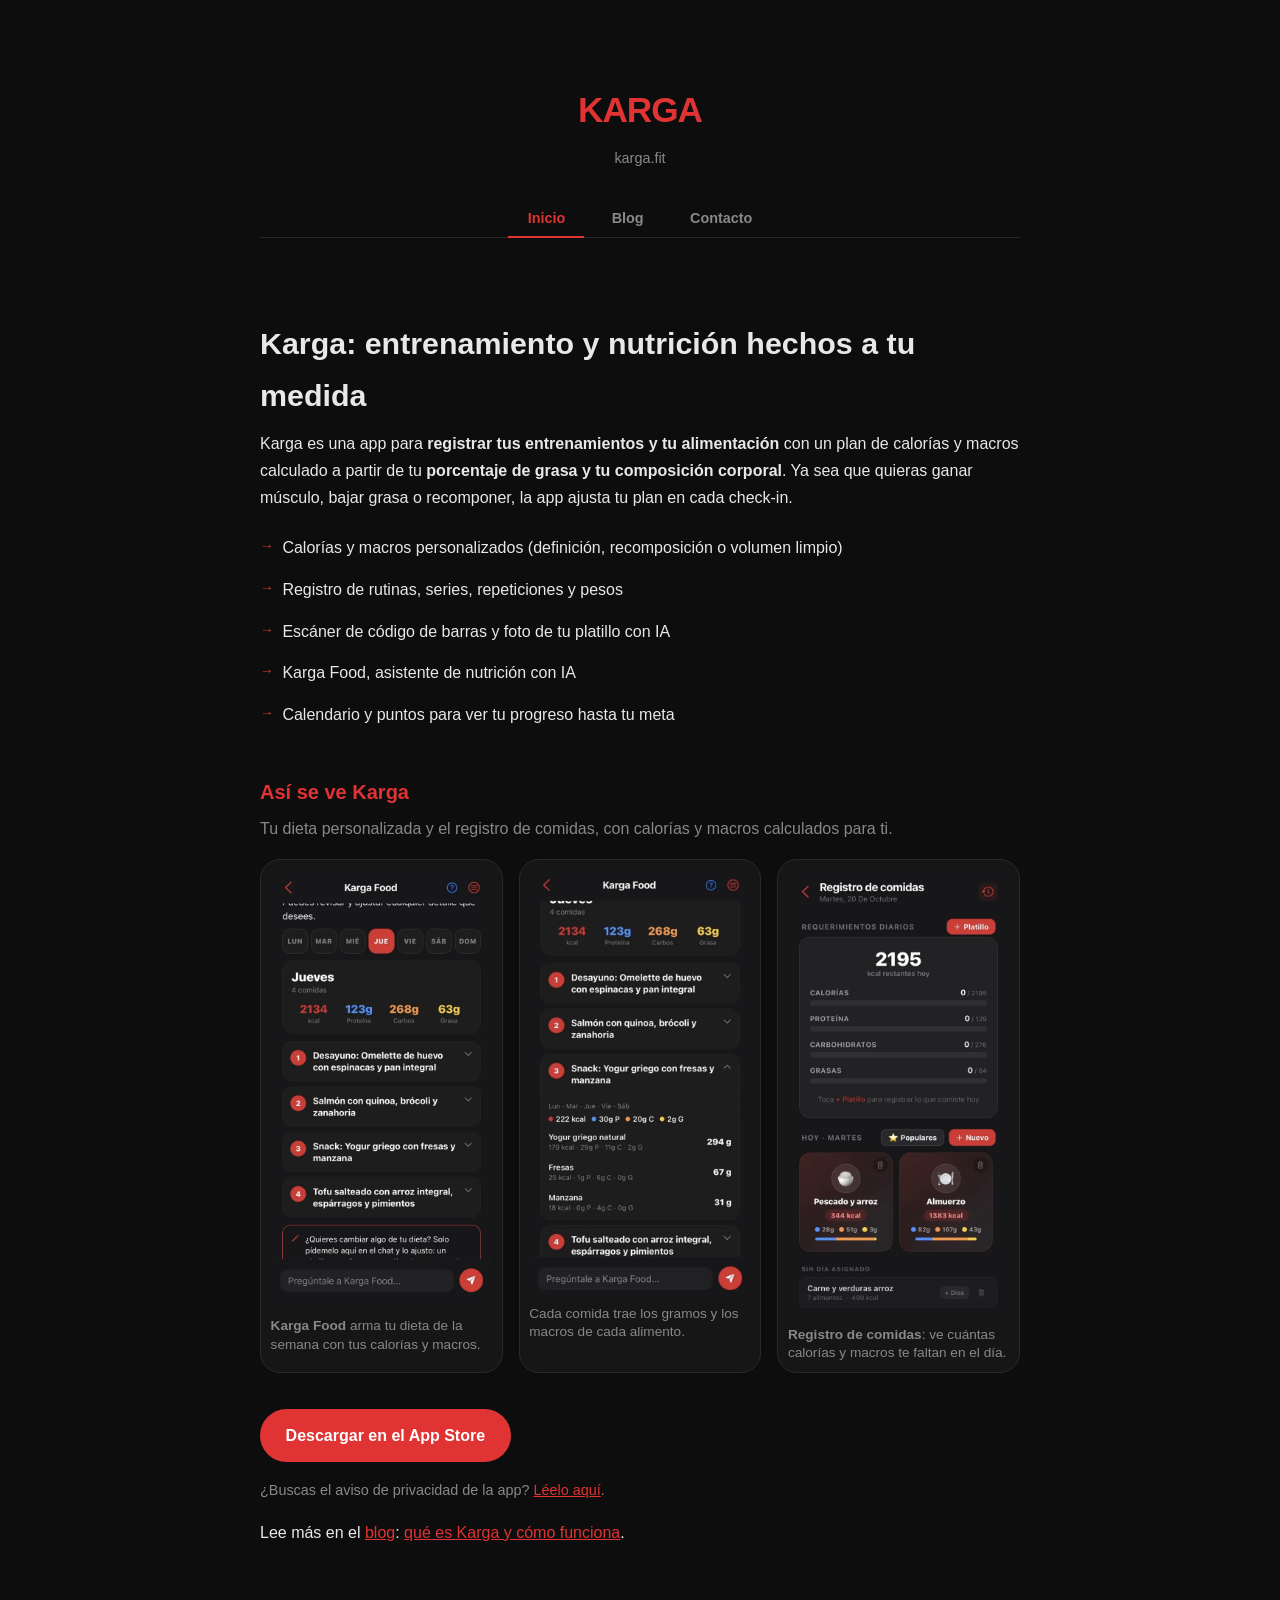
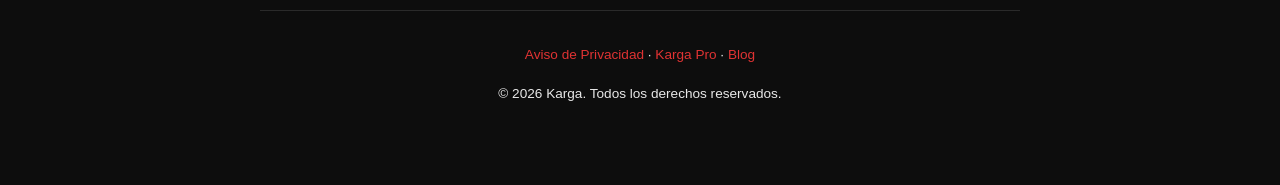
==== commit 2efcdcf4: "feat(portada): galería con capturas de Karga Food y registro de comidas Co-Authored-By: Claude Opus " ====
--- a/index.html
+++ b/index.html
@@ -267,12 +267,43 @@
       text-decoration: none;
     }
 
+    /* Galería de capturas de la app */
+    .capturas { margin: 2rem 0 1.5rem; }
+    .capturas h2 { font-size: 1.25rem; margin-bottom: .4rem; }
+    .capturas > p { color: var(--muted); margin-bottom: 1rem; }
+    .capturas-fila {
+      display: flex; gap: 1rem; overflow-x: auto; scroll-snap-type: x mandatory;
+      padding-bottom: .75rem; -webkit-overflow-scrolling: touch;
+    }
+    .capturas figure {
+      flex: 0 0 auto; width: 220px; margin: 0; scroll-snap-align: start;
+      background: var(--surface); border: 1px solid var(--border); border-radius: 20px; padding: .6rem;
+    }
+    .capturas img { display: block; width: 100%; height: auto; border-radius: 14px; }
+    .capturas figcaption { font-size: .85rem; color: var(--muted); margin-top: .55rem; line-height: 1.35; }
+    @media (min-width: 720px) { .capturas-fila { overflow-x: visible; } .capturas figure { flex: 1 1 0; width: auto; } }
     @media (max-width: 480px) {
       h1, h2.page-title { font-size: 1.5rem; }
       .card { padding: 1rem 1.2rem; }
       .contact-card { padding: 1.5rem 1.2rem; }
     }
   </style>
+  <!-- PostHog: analítica del SITIO WEB karga.fit (no de la app). Todos los eventos llevan origen="sitio_web". -->
+  <script>
+    !function(t,e){var o,n,p,r;e.__SV||(window.posthog=e,e._i=[],e.init=function(i,s,a){function g(t,e){var o=e.split(".");2==o.length&&(t=t[o[0]],e=o[1]),t[e]=function(){t.push([e].concat(Array.prototype.slice.call(arguments,0)))}}(p=t.createElement("script")).type="text/javascript",p.crossOrigin="anonymous",p.async=!0,p.src=s.api_host.replace(".i.posthog.com","-assets.i.posthog.com")+"/static/array.js",(r=t.getElementsByTagName("script")[0]).parentNode.insertBefore(p,r);var u=e;for(void 0!==a?u=e[a]=[]:a="posthog",u.people=u.people||[],u.toString=function(t){var e="posthog";return"posthog"!==a&&(e+="."+a),t||(e+=" (stub)"),e},u.people.toString=function(){return u.toString(1)+".people (stub)"},o="init capture register register_once register_for_session unregister unregister_for_session getFeatureFlag getFeatureFlagPayload isFeatureEnabled reloadFeatureFlags updateEarlyAccessFeatureEnrollment getEarlyAccessFeatures on onFeatureFlags onSessionId getSurveys getActiveMatchingSurveys renderSurvey canRenderSurvey getNextSurveyStep identify setPersonProperties group resetGroups setPersonPropertiesForFlags resetPersonPropertiesForFlags setGroupPropertiesForFlags resetGroupPropertiesForFlags reset get_distinct_id getGroups get_session_id get_session_replay_url alias set_config startSessionRecording stopSessionRecording sessionRecordingStarted captureException loadToolbar get_property getSessionProperty createPersonProfile opt_in_capturing opt_out_capturing has_opted_in_capturing has_opted_out_capturing clear_opt_in_out_capturing debug".split(" "),n=0;n<o.length;n++)g(u,o[n]);e._i.push([i,s,a])},e.__SV=1)}(document,window.posthog||[]);
+    posthog.init('phc_qgdXfYAgEPmo5YTQadTfM2Xy9ZpuKxtF4dURbMQUQ3c6', {
+      api_host: 'https://us.i.posthog.com',
+      person_profiles: 'identified_only',
+      disable_session_recording: true,
+      loaded: function (ph) { ph.register({ origen: 'sitio_web' }); }
+    });
+    document.addEventListener('click', function (e) {
+      var a = e.target.closest && e.target.closest('a[href*="apps.apple.com"]');
+      if (a && window.posthog) {
+        posthog.capture('web_clic_app_store', { origen: 'sitio_web', pagina: location.pathname }, { send_instantly: true });
+      }
+    });
+  </script>
 </head>
 <body>
   <div class="container">
@@ -299,6 +330,27 @@
         <li>Karga Food, asistente de nutrición con IA</li>
         <li>Calendario y puntos para ver tu progreso hasta tu meta</li>
       </ul>
+      <section class="capturas" aria-labelledby="capturas-titulo">
+        <h2 id="capturas-titulo">Así se ve Karga</h2>
+        <p>Tu dieta personalizada y el registro de comidas, con calorías y macros calculados para ti.</p>
+        <div class="capturas-fila">
+          <figure>
+            <img src="/img/karga-food-plan.webp" width="600" height="1190" loading="lazy" decoding="async"
+                 alt="Karga Food: plan de alimentación del jueves con 4 comidas, 2134 kcal, 123 g de proteína, 268 g de carbohidratos y 63 g de grasa">
+            <figcaption><strong>Karga Food</strong> arma tu dieta de la semana con tus calorías y macros.</figcaption>
+          </figure>
+          <figure>
+            <img src="/img/karga-food-detalle.webp" width="600" height="1156" loading="lazy" decoding="async"
+                 alt="Detalle de una comida en Karga Food: yogur griego con fresas y manzana, con gramos, calorías y macros de cada alimento">
+            <figcaption>Cada comida trae los gramos y los macros de cada alimento.</figcaption>
+          </figure>
+          <figure>
+            <img src="/img/registro-de-comidas.webp" width="600" height="1214" loading="lazy" decoding="async"
+                 alt="Registro de comidas en Karga: calorías restantes del día y barras de proteína, carbohidratos y grasas">
+            <figcaption><strong>Registro de comidas</strong>: ve cuántas calorías y macros te faltan en el día.</figcaption>
+          </figure>
+        </div>
+      </section>
       <p><a href="https://apps.apple.com/mx/app/karga/id6763583051" style="display:inline-block;background:var(--accent);color:#fff;font-weight:700;text-decoration:none;padding:.8rem 1.6rem;border-radius:99px;">Descargar en el App Store</a></p>
       <p style="color:var(--muted);font-size:.9rem;">¿Buscas el aviso de privacidad de la app? <a href="/privacidad.html" style="color:var(--accent);">Léelo aquí</a>.</p>
       <p>Lee más en el <a href="/blog/" style="color:var(--accent);">blog</a>: <a href="/blog/que-es-karga-app-de-entrenamiento-y-nutricion.html" style="color:var(--accent);">qué es Karga y cómo funciona</a>.</p>
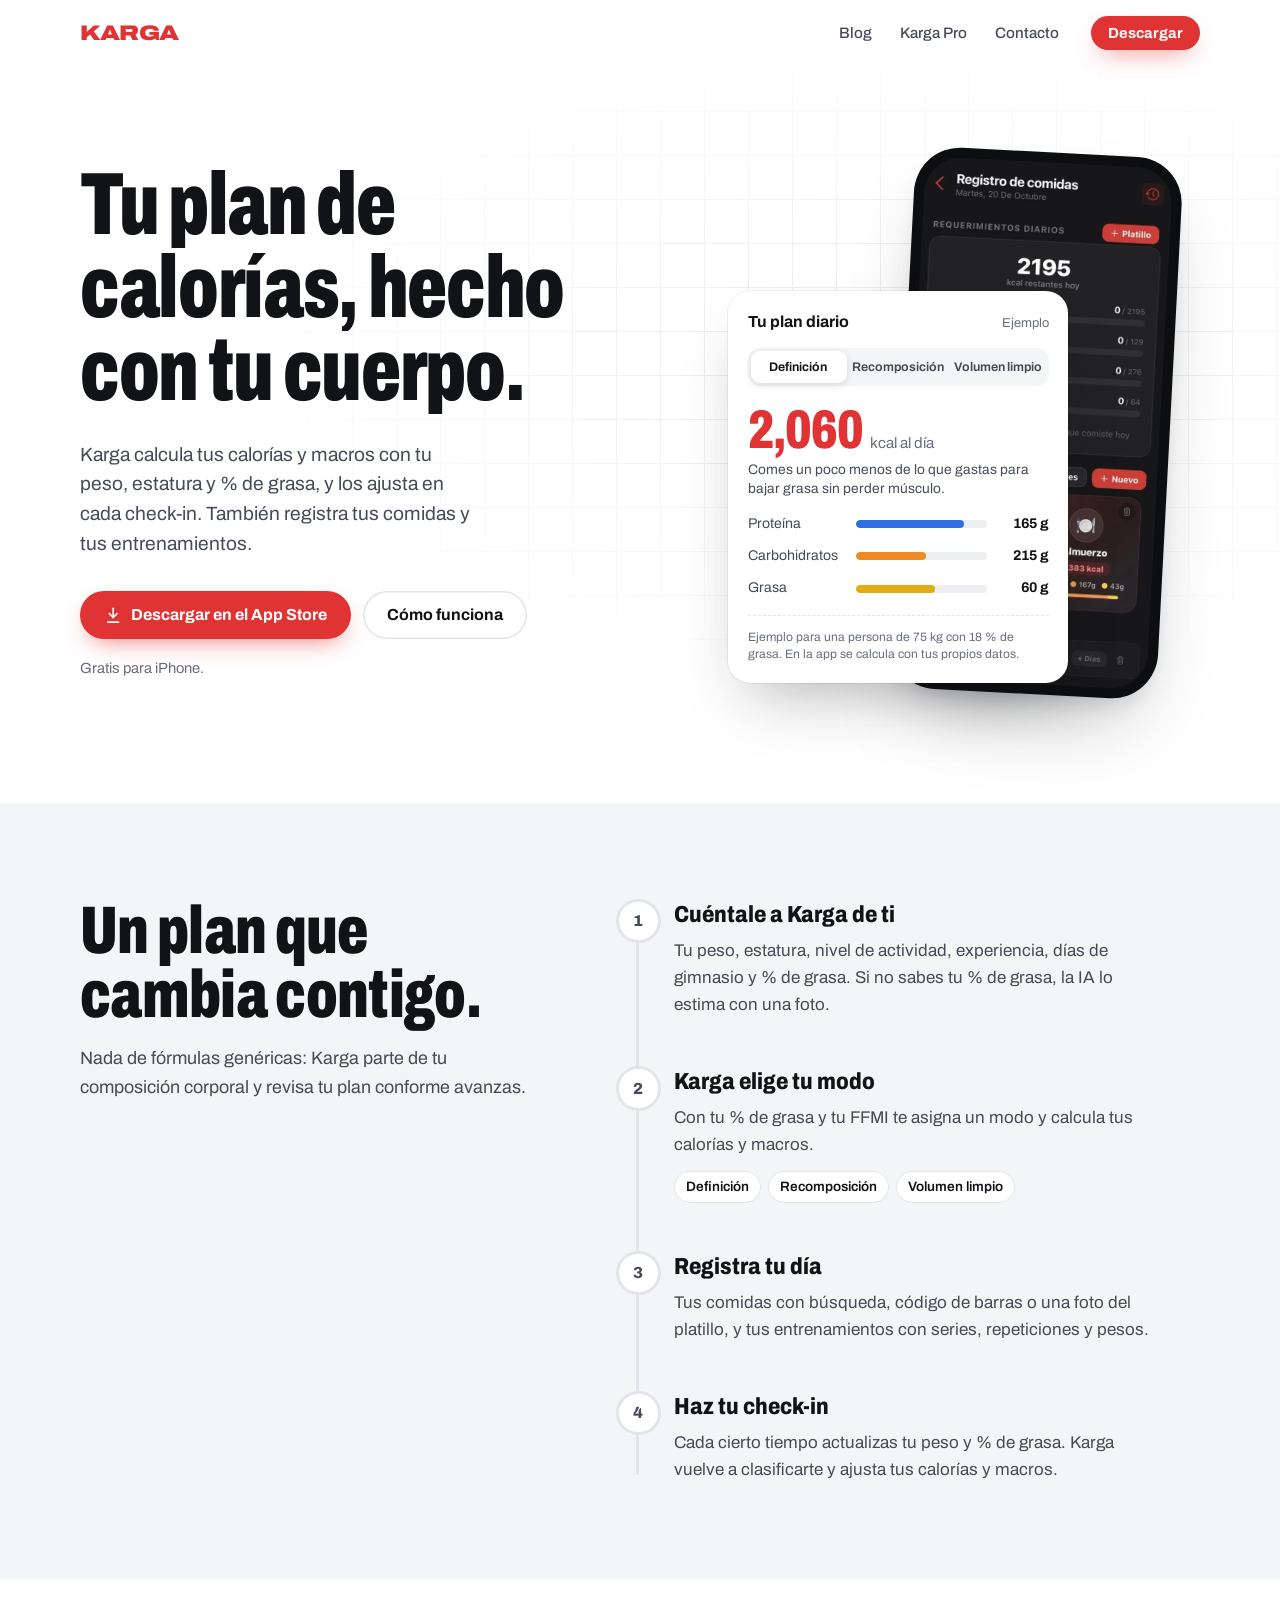
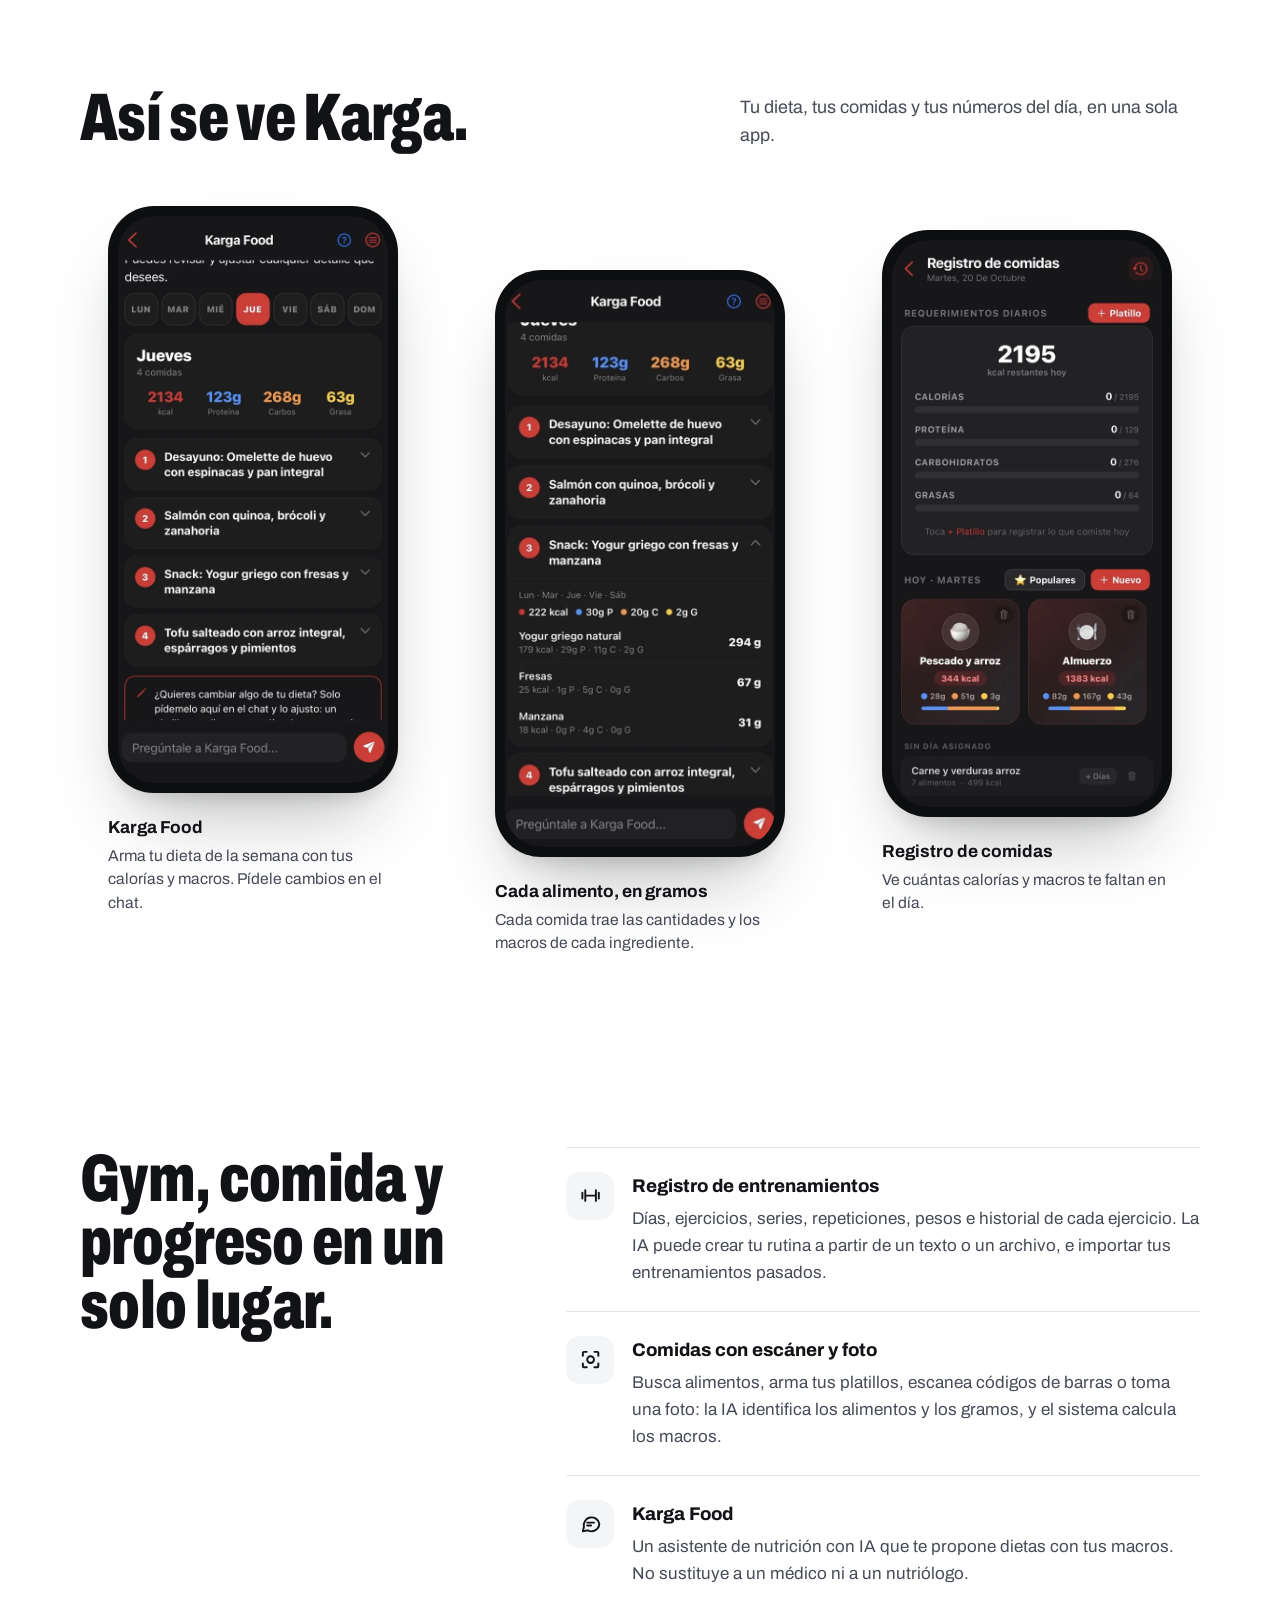
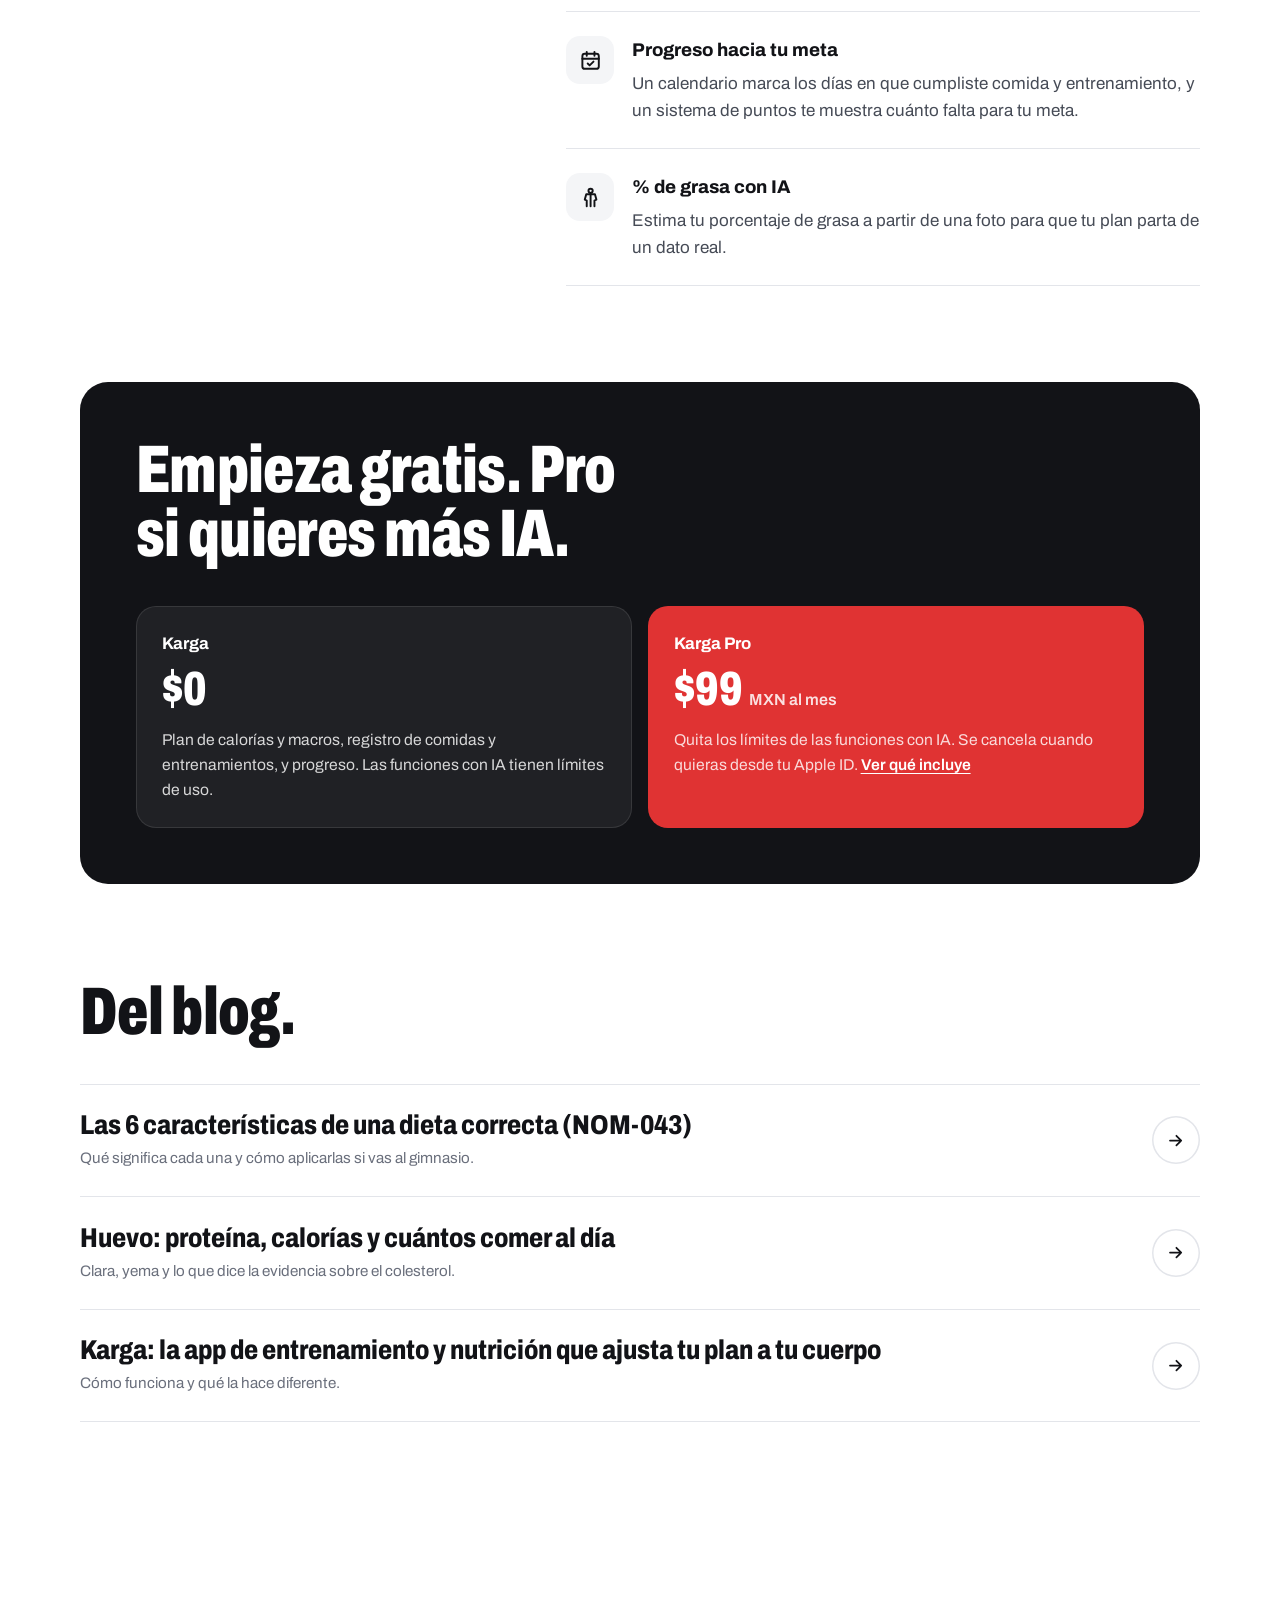
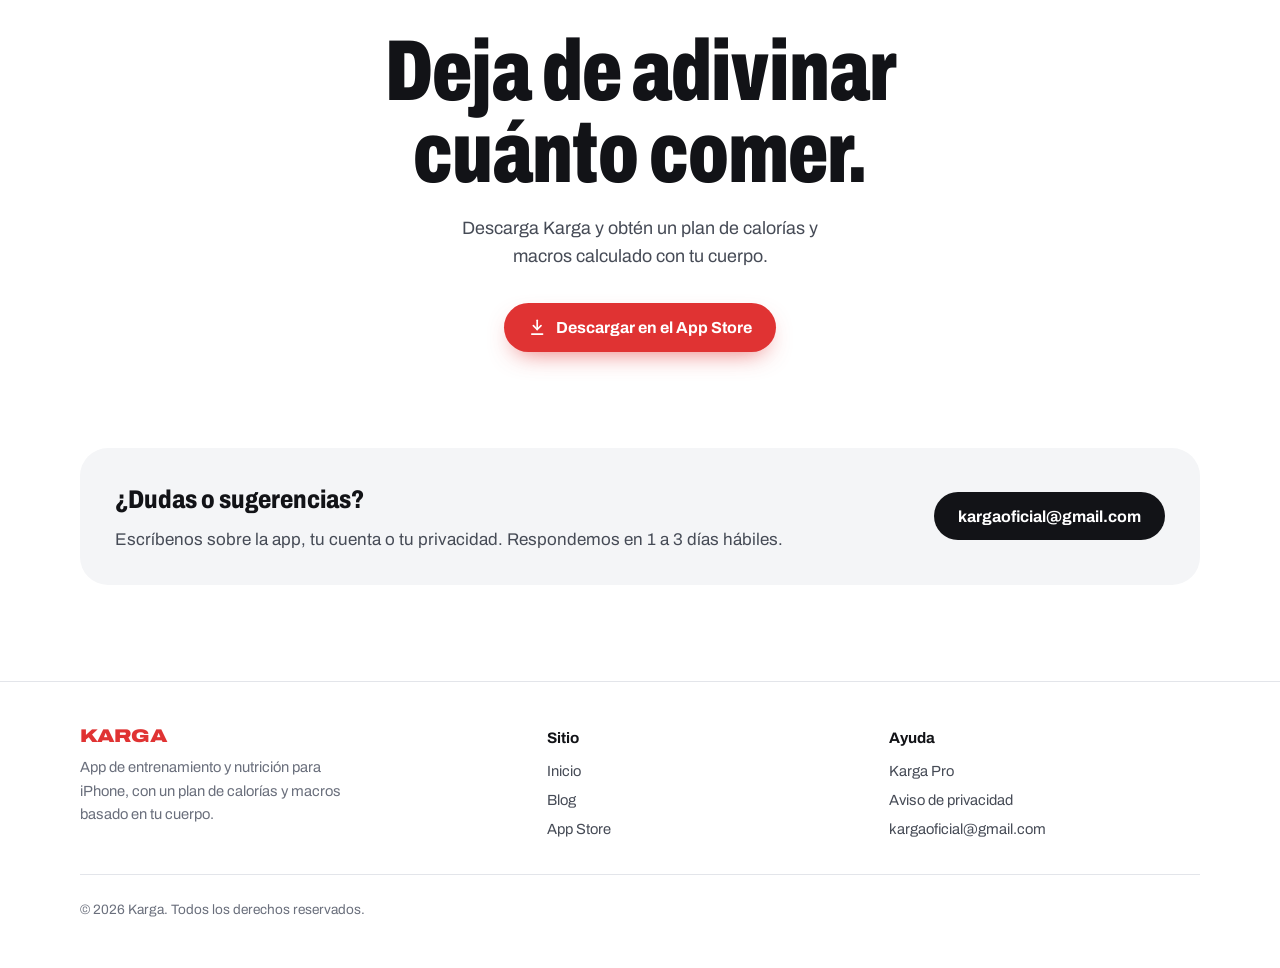
==== commit 9527396b: "feat(diseño): sitio en blanco con portada nueva, plan interactivo y animaciones - Hoja de estilos co" ====
--- a/index.html
+++ b/index.html
@@ -6,6 +6,7 @@
   <title>Karga — App de entrenamiento y nutrición personalizada</title>
   <meta name="description" content="Karga es una app para iPhone que calcula tus calorías y macros según tu % de grasa, registra tus entrenamientos y sigue tu progreso. Descárgala en el App Store." />
   <link rel="canonical" href="https://karga.fit/" />
+  <meta name="theme-color" content="#ffffff" />
   <meta property="og:type" content="website" />
   <meta property="og:site_name" content="Karga" />
   <meta property="og:title" content="Karga — App de entrenamiento y nutrición personalizada" />
@@ -13,281 +14,18 @@
   <meta property="og:url" content="https://karga.fit/" />
   <meta property="og:locale" content="es_MX" />
   <script type="application/ld+json">{"@context": "https://schema.org", "@type": "MobileApplication", "name": "Karga", "operatingSystem": "iOS", "applicationCategory": "HealthApplication", "url": "https://karga.fit", "description": "App de entrenamiento y nutrición que calcula calorías y macros según tu composición corporal.", "downloadUrl": "https://apps.apple.com/mx/app/karga/id6763583051", "offers": {"@type": "Offer", "price": "0", "priceCurrency": "MXN"}, "inLanguage": "es-MX", "installUrl": "https://apps.apple.com/mx/app/karga/id6763583051"}</script>
-  <style>
-    *, *::before, *::after { box-sizing: border-box; margin: 0; padding: 0; }
-
-    :root {
-      --bg: #0d0d0d;
-      --surface: #161616;
-      --border: #2a2a2a;
-      --accent: #E03333;
-      --text: #e8e8e8;
-      --muted: #888;
-      --radius: 12px;
-    }
-
-    body {
-      background: var(--bg);
-      color: var(--text);
-      font-family: -apple-system, BlinkMacSystemFont, "Segoe UI", Roboto, sans-serif;
-      line-height: 1.7;
-      padding: 2rem 1rem 4rem;
-    }
-
-    .container {
-      max-width: 760px;
-      margin: 0 auto;
-    }
-
-    header {
-      text-align: center;
-      padding: 3rem 0 2rem;
-    }
-
-    .logo {
-      font-size: 2.2rem;
-      font-weight: 800;
-      letter-spacing: -1px;
-      color: var(--accent);
-    }
-
-    header > p {
-      color: var(--muted);
-      margin-top: 0.4rem;
-      font-size: 0.9rem;
-    }
-
-    nav {
-      display: flex;
-      gap: 0.5rem;
-      justify-content: center;
-      margin: 1.8rem 0 0;
-      border-bottom: 1px solid var(--border);
-      padding-bottom: 0;
-    }
-
-    nav button {
-      background: none;
-      border: none;
-      color: var(--muted);
-      font-size: 0.9rem;
-      font-weight: 600;
-      padding: 0.65rem 1.2rem;
-      cursor: pointer;
-      border-bottom: 2px solid transparent;
-      margin-bottom: -1px;
-      transition: color 0.15s, border-color 0.15s;
-      font-family: inherit;
-    }
-
-    nav button:hover { color: var(--text); }
-
-    nav button.active {
-      color: var(--accent);
-      border-bottom-color: var(--accent);
-    }
-
-    .section {
-      display: none;
-      padding-top: 3rem;
-    }
-
-    .section.active { display: block; }
-
-    h2.page-title { font-size: 1.9rem; font-weight: 700; color: var(--text); margin: 0 0 0.5rem; }
-    h1 {
-      font-size: 1.9rem;
-      font-weight: 700;
-      margin-bottom: 0.5rem;
-    }
-
-    h2 {
-      font-size: 1.15rem;
-      font-weight: 600;
-      color: var(--accent);
-      margin: 2.5rem 0 0.8rem;
-    }
-
-    p { margin-bottom: 1rem; color: var(--text); }
-
-    ul {
-      list-style: none;
-      margin-bottom: 1rem;
-      padding-left: 0;
-    }
-
-    ul li {
-      padding: 0.45rem 0 0.45rem 1.4rem;
-      position: relative;
-      color: var(--text);
-    }
-
-    ul li::before {
-      content: "→";
-      position: absolute;
-      left: 0;
-      color: var(--accent);
-      font-size: 0.85rem;
-    }
-
-    .card {
-      background: var(--surface);
-      border: 1px solid var(--border);
-      border-radius: var(--radius);
-      padding: 1.4rem 1.6rem;
-      margin: 1.5rem 0;
-    }
-
-    .card strong {
-      color: var(--accent);
-      display: block;
-      margin-bottom: 0.3rem;
-      font-size: 0.95rem;
-    }
-
-    .badge {
-      display: inline-block;
-      background: var(--accent);
-      color: #000;
-      font-size: 0.7rem;
-      font-weight: 700;
-      padding: 0.15rem 0.55rem;
-      border-radius: 99px;
-      letter-spacing: 0.05em;
-      text-transform: uppercase;
-      margin-left: 0.5rem;
-      vertical-align: middle;
-    }
-
-    .consent-box {
-      background: #1a1f07;
-      border: 1px solid var(--accent);
-      border-radius: var(--radius);
-      padding: 1.4rem 1.6rem;
-      margin: 2rem 0;
-    }
-
-    .consent-box p {
-      margin: 0;
-      font-size: 0.97rem;
-    }
-
-    /* Contact section */
-    .contact-hero {
-      text-align: center;
-      padding: 2rem 0 2.5rem;
-    }
-
-    .contact-hero .page-title {
-      margin-bottom: 0.7rem;
-    }
-
-    .contact-hero p {
-      color: var(--muted);
-      max-width: 480px;
-      margin: 0 auto 2rem;
-    }
-
-    .contact-card {
-      background: var(--surface);
-      border: 1px solid var(--border);
-      border-radius: var(--radius);
-      padding: 2rem;
-      text-align: center;
-      max-width: 480px;
-      margin: 0 auto;
-    }
-
-    .contact-card .icon {
-      font-size: 2rem;
-      margin-bottom: 0.8rem;
-    }
-
-    .contact-card h3 {
-      font-size: 1.05rem;
-      font-weight: 600;
-      color: var(--text);
-      margin-bottom: 0.4rem;
-    }
-
-    .contact-card p {
-      color: var(--muted);
-      font-size: 0.9rem;
-      margin-bottom: 1.4rem;
-    }
-
-    .btn-email {
-      display: inline-block;
-      background: var(--accent);
-      color: #fff;
-      font-size: 0.95rem;
-      font-weight: 700;
-      padding: 0.75rem 1.8rem;
-      border-radius: 99px;
-      text-decoration: none;
-      transition: opacity 0.15s;
-    }
-
-    .btn-email:hover { opacity: 0.85; }
-
-    .contact-note {
-      text-align: center;
-      color: var(--muted);
-      font-size: 0.82rem;
-      margin-top: 1.4rem;
-    }
-
-    .price-box {
-      background: var(--surface);
-      border: 1px solid var(--accent);
-      border-radius: var(--radius);
-      padding: 1.4rem 1.6rem;
-      margin: 2rem 0;
-      display: flex;
-      align-items: center;
-      justify-content: space-between;
-      gap: 1rem;
-      flex-wrap: wrap;
-    }
-
-    .price-box .label { font-weight: 700; font-size: 1.05rem; }
-    .price-box .amount { font-weight: 800; font-size: 1.3rem; color: var(--accent); }
-
-    footer {
-      margin-top: 4rem;
-      padding-top: 2rem;
-      border-top: 1px solid var(--border);
-      text-align: center;
-      color: var(--muted);
-      font-size: 0.85rem;
-    }
-
-    footer a {
-      color: var(--accent);
-      text-decoration: none;
-    }
-
-    /* Galería de capturas de la app */
-    .capturas { margin: 2rem 0 1.5rem; }
-    .capturas h2 { font-size: 1.25rem; margin-bottom: .4rem; }
-    .capturas > p { color: var(--muted); margin-bottom: 1rem; }
-    .capturas-fila {
-      display: flex; gap: 1rem; overflow-x: auto; scroll-snap-type: x mandatory;
-      padding-bottom: .75rem; -webkit-overflow-scrolling: touch;
-    }
-    .capturas figure {
-      flex: 0 0 auto; width: 220px; margin: 0; scroll-snap-align: start;
-      background: var(--surface); border: 1px solid var(--border); border-radius: 20px; padding: .6rem;
-    }
-    .capturas img { display: block; width: 100%; height: auto; border-radius: 14px; }
-    .capturas figcaption { font-size: .85rem; color: var(--muted); margin-top: .55rem; line-height: 1.35; }
-    @media (min-width: 720px) { .capturas-fila { overflow-x: visible; } .capturas figure { flex: 1 1 0; width: auto; } }
-    @media (max-width: 480px) {
-      h1, h2.page-title { font-size: 1.5rem; }
-      .card { padding: 1rem 1.2rem; }
-      .contact-card { padding: 1.5rem 1.2rem; }
-    }
-  </style>
+  <link rel="preload" href="/assets/fonts/archivo-wdth.woff2" as="font" type="font/woff2" crossorigin />
+  <link rel="stylesheet" href="/assets/karga.css" />
+  <link rel="stylesheet" href="/assets/home.css" />
+  <script>
+    document.documentElement.classList.add('js');
+    // Enlaces antiguos (por ejemplo desde la app): karga.fit/#pro y karga.fit/#privacy ahora son páginas propias.
+    (function () {
+      var h = window.location.hash;
+      if (h === '#pro') window.location.replace('/karga-pro.html');
+      else if (h === '#privacy') window.location.replace('/privacidad.html');
+    })();
+  </script>
   <!-- PostHog: analítica del SITIO WEB karga.fit (no de la app). Todos los eventos llevan origen="sitio_web". -->
   <script>
     !function(t,e){var o,n,p,r;e.__SV||(window.posthog=e,e._i=[],e.init=function(i,s,a){function g(t,e){var o=e.split(".");2==o.length&&(t=t[o[0]],e=o[1]),t[e]=function(){t.push([e].concat(Array.prototype.slice.call(arguments,0)))}}(p=t.createElement("script")).type="text/javascript",p.crossOrigin="anonymous",p.async=!0,p.src=s.api_host.replace(".i.posthog.com","-assets.i.posthog.com")+"/static/array.js",(r=t.getElementsByTagName("script")[0]).parentNode.insertBefore(p,r);var u=e;for(void 0!==a?u=e[a]=[]:a="posthog",u.people=u.people||[],u.toString=function(t){var e="posthog";return"posthog"!==a&&(e+="."+a),t||(e+=" (stub)"),e},u.people.toString=function(){return u.toString(1)+".people (stub)"},o="init capture register register_once register_for_session unregister unregister_for_session getFeatureFlag getFeatureFlagPayload isFeatureEnabled reloadFeatureFlags updateEarlyAccessFeatureEnrollment getEarlyAccessFeatures on onFeatureFlags onSessionId getSurveys getActiveMatchingSurveys renderSurvey canRenderSurvey getNextSurveyStep identify setPersonProperties group resetGroups setPersonPropertiesForFlags resetPersonPropertiesForFlags setGroupPropertiesForFlags resetGroupPropertiesForFlags reset get_distinct_id getGroups get_session_id get_session_replay_url alias set_config startSessionRecording stopSessionRecording sessionRecordingStarted captureException loadToolbar get_property getSessionProperty createPersonProfile opt_in_capturing opt_out_capturing has_opted_in_capturing has_opted_out_capturing clear_opt_in_out_capturing debug".split(" "),n=0;n<o.length;n++)g(u,o[n]);e._i.push([i,s,a])},e.__SV=1)}(document,window.posthog||[]);
@@ -306,114 +44,260 @@
   </script>
 </head>
 <body>
-  <div class="container">
-
-    <header>
-      <div class="logo">KARGA</div>
-      <p>karga.fit</p>
-      <nav>
-        <button class="active" onclick="showSection('about', this)">Inicio</button>
-        <button onclick="location.href='/blog/'">Blog</button>
-        <button onclick="showSection('contact', this)">Contacto</button>
+  <a class="skip" href="#contenido">Saltar al contenido</a>
+
+  <header class="topbar">
+    <div class="topbar-inner">
+      <a class="logo" href="/" aria-label="Karga, inicio">KARGA</a>
+      <nav aria-label="Principal">
+        <a href="/blog/">Blog</a>
+        <a class="nav-extra" href="/karga-pro.html">Karga Pro</a>
+        <a href="/#contact">Contacto</a>
       </nav>
-    </header>
-
-    <!-- Aviso de Privacidad -->
-    <!-- Inicio -->
-    <div id="about" class="section active">
-      <h1>Karga: entrenamiento y nutrición hechos a tu medida</h1>
-      <p>Karga es una app para <strong>registrar tus entrenamientos y tu alimentación</strong> con un plan de calorías y macros calculado a partir de tu <strong>porcentaje de grasa y tu composición corporal</strong>. Ya sea que quieras ganar músculo, bajar grasa o recomponer, la app ajusta tu plan en cada check-in.</p>
-      <ul>
-        <li>Calorías y macros personalizados (definición, recomposición o volumen limpio)</li>
-        <li>Registro de rutinas, series, repeticiones y pesos</li>
-        <li>Escáner de código de barras y foto de tu platillo con IA</li>
-        <li>Karga Food, asistente de nutrición con IA</li>
-        <li>Calendario y puntos para ver tu progreso hasta tu meta</li>
-      </ul>
-      <section class="capturas" aria-labelledby="capturas-titulo">
-        <h2 id="capturas-titulo">Así se ve Karga</h2>
-        <p>Tu dieta personalizada y el registro de comidas, con calorías y macros calculados para ti.</p>
-        <div class="capturas-fila">
-          <figure>
-            <img src="/img/karga-food-plan.webp" width="600" height="1190" loading="lazy" decoding="async"
-                 alt="Karga Food: plan de alimentación del jueves con 4 comidas, 2134 kcal, 123 g de proteína, 268 g de carbohidratos y 63 g de grasa">
-            <figcaption><strong>Karga Food</strong> arma tu dieta de la semana con tus calorías y macros.</figcaption>
+      <a class="btn btn-red" href="https://apps.apple.com/mx/app/karga/id6763583051">Descargar</a>
+    </div>
+  </header>
+
+  <main id="contenido">
+
+    <!-- ═════════ Hero ═════════ -->
+    <section class="hero">
+      <div class="wrap hero-grid">
+        <div>
+          <h1>
+            <span class="line"><span>Tu plan de</span></span>
+            <span class="line"><span>calorías, hecho</span></span>
+            <span class="line"><span>con tu cuerpo.</span></span>
+          </h1>
+          <p class="hero-lead">Karga calcula tus calorías y macros con tu peso, estatura y % de grasa, y los ajusta en cada check-in. También registra tus comidas y tus entrenamientos.</p>
+          <div class="hero-actions">
+            <a class="btn btn-red" href="https://apps.apple.com/mx/app/karga/id6763583051">
+              <svg viewBox="0 0 24 24" fill="none" stroke="currentColor" stroke-width="2.2" stroke-linecap="round" stroke-linejoin="round" aria-hidden="true"><path d="M12 3v12"/><path d="m7 10 5 5 5-5"/><path d="M5 21h14"/></svg>
+              Descargar en el App Store
+            </a>
+            <a class="btn btn-ghost" href="#como-funciona">Cómo funciona</a>
+          </div>
+          <p class="hero-note">Gratis para iPhone.</p>
+        </div>
+
+        <div class="scene">
+          <div class="phone">
+            <img src="/img/registro-de-comidas.webp" width="600" height="1214" fetchpriority="high"
+                 alt="Pantalla de registro de comidas de Karga con calorías restantes y barras de proteína, carbohidratos y grasas" />
+          </div>
+
+          <div class="plan" data-plan>
+            <div class="plan-head">
+              <h2>Tu plan diario</h2>
+              <span>Ejemplo</span>
+            </div>
+            <div class="modes" role="group" aria-label="Modo del plan">
+              <span class="thumb" aria-hidden="true"></span>
+              <button type="button" data-mode="definicion" aria-pressed="true">Definición</button>
+              <button type="button" data-mode="recomposicion" aria-pressed="false">Recomposición</button>
+              <button type="button" data-mode="volumen" aria-pressed="false">Volumen limpio</button>
+            </div>
+            <div class="kcal" aria-live="polite"><b data-kcal>2,060</b><span>kcal al día</span></div>
+            <p class="mode-desc" data-desc>Comes un poco menos de lo que gastas para bajar grasa sin perder músculo.</p>
+            <ul class="macros">
+              <li data-m="p"><span class="name">Proteína</span><span class="bar p"><i></i></span><span class="val"><span>165</span> g</span></li>
+              <li data-m="c"><span class="name">Carbohidratos</span><span class="bar c"><i></i></span><span class="val"><span>215</span> g</span></li>
+              <li data-m="f"><span class="name">Grasa</span><span class="bar f"><i></i></span><span class="val"><span>60</span> g</span></li>
+            </ul>
+            <p class="plan-foot">Ejemplo para una persona de 75 kg con 18 % de grasa. En la app se calcula con tus propios datos.</p>
+          </div>
+        </div>
+      </div>
+    </section>
+
+    <!-- ═════════ Cómo funciona ═════════ -->
+    <section class="section how" id="como-funciona">
+      <div class="wrap how-grid">
+        <div class="how-sticky">
+          <h2 class="section-title">Un plan que cambia contigo.</h2>
+          <p class="section-intro">Nada de fórmulas genéricas: Karga parte de tu composición corporal y revisa tu plan conforme avanzas.</p>
+        </div>
+        <div class="steps">
+          <span class="progress" aria-hidden="true"></span>
+          <ol>
+          <li>
+            <span class="num" aria-hidden="true">1</span>
+            <h3>Cuéntale a Karga de ti</h3>
+            <p>Tu peso, estatura, nivel de actividad, experiencia, días de gimnasio y % de grasa. Si no sabes tu % de grasa, la IA lo estima con una foto.</p>
+          </li>
+          <li>
+            <span class="num" aria-hidden="true">2</span>
+            <h3>Karga elige tu modo</h3>
+            <p>Con tu % de grasa y tu FFMI te asigna un modo y calcula tus calorías y macros.</p>
+            <div class="mode-chips"><span>Definición</span><span>Recomposición</span><span>Volumen limpio</span></div>
+          </li>
+          <li>
+            <span class="num" aria-hidden="true">3</span>
+            <h3>Registra tu día</h3>
+            <p>Tus comidas con búsqueda, código de barras o una foto del platillo, y tus entrenamientos con series, repeticiones y pesos.</p>
+          </li>
+          <li>
+            <span class="num" aria-hidden="true">4</span>
+            <h3>Haz tu check-in</h3>
+            <p>Cada cierto tiempo actualizas tu peso y % de grasa. Karga vuelve a clasificarte y ajusta tus calorías y macros.</p>
+          </li>
+          </ol>
+        </div>
+      </div>
+    </section>
+
+    <!-- ═════════ Capturas ═════════ -->
+    <section class="section" id="capturas">
+      <div class="wrap">
+        <div class="shots-head">
+          <h2 class="section-title">Así se ve Karga.</h2>
+          <p class="section-intro">Tu dieta, tus comidas y tus números del día, en una sola app.</p>
+        </div>
+        <div class="shots">
+          <figure class="shot" data-reveal>
+            <div class="phone"><img src="/img/karga-food-plan.webp" width="600" height="1190" loading="lazy" decoding="async"
+              alt="Karga Food: plan de alimentación del jueves con 4 comidas, 2134 kcal, 123 g de proteína, 268 g de carbohidratos y 63 g de grasa" /></div>
+            <figcaption><b>Karga Food</b>Arma tu dieta de la semana con tus calorías y macros. Pídele cambios en el chat.</figcaption>
           </figure>
-          <figure>
-            <img src="/img/karga-food-detalle.webp" width="600" height="1156" loading="lazy" decoding="async"
-                 alt="Detalle de una comida en Karga Food: yogur griego con fresas y manzana, con gramos, calorías y macros de cada alimento">
-            <figcaption>Cada comida trae los gramos y los macros de cada alimento.</figcaption>
+          <figure class="shot" data-reveal>
+            <div class="phone"><img src="/img/karga-food-detalle.webp" width="600" height="1156" loading="lazy" decoding="async"
+              alt="Detalle de una comida en Karga Food: yogur griego con fresas y manzana, con gramos, calorías y macros de cada alimento" /></div>
+            <figcaption><b>Cada alimento, en gramos</b>Cada comida trae las cantidades y los macros de cada ingrediente.</figcaption>
           </figure>
-          <figure>
-            <img src="/img/registro-de-comidas.webp" width="600" height="1214" loading="lazy" decoding="async"
-                 alt="Registro de comidas en Karga: calorías restantes del día y barras de proteína, carbohidratos y grasas">
-            <figcaption><strong>Registro de comidas</strong>: ve cuántas calorías y macros te faltan en el día.</figcaption>
+          <figure class="shot" data-reveal>
+            <div class="phone"><img src="/img/registro-de-comidas.webp" width="600" height="1214" loading="lazy" decoding="async"
+              alt="Registro de comidas en Karga: calorías restantes del día y barras de proteína, carbohidratos y grasas" /></div>
+            <figcaption><b>Registro de comidas</b>Ve cuántas calorías y macros te faltan en el día.</figcaption>
           </figure>
         </div>
-      </section>
-      <p><a href="https://apps.apple.com/mx/app/karga/id6763583051" style="display:inline-block;background:var(--accent);color:#fff;font-weight:700;text-decoration:none;padding:.8rem 1.6rem;border-radius:99px;">Descargar en el App Store</a></p>
-      <p style="color:var(--muted);font-size:.9rem;">¿Buscas el aviso de privacidad de la app? <a href="/privacidad.html" style="color:var(--accent);">Léelo aquí</a>.</p>
-      <p>Lee más en el <a href="/blog/" style="color:var(--accent);">blog</a>: <a href="/blog/que-es-karga-app-de-entrenamiento-y-nutricion.html" style="color:var(--accent);">qué es Karga y cómo funciona</a>.</p>
-      <footer>
-        <p><a href="/privacidad.html">Aviso de Privacidad</a> · <a href="/karga-pro.html">Karga Pro</a> · <a href="/blog/">Blog</a></p>
-        <p style="margin-top: 0.4rem;">© 2026 Karga. Todos los derechos reservados.</p>
-      </footer>
-    </div><!-- /about -->
-
-
-    <!-- Karga Pro -->
-
-    <!-- Contacto -->
-    <div id="contact" class="section">
-
-      <div class="contact-hero">
-        <h2 class="page-title">Contáctanos</h2>
-        <p>¿Tienes dudas, sugerencias o necesitas ayuda? Escríbenos y te respondemos a la brevedad.</p>
-      </div>
-
-      <div class="contact-card">
-        <div class="icon">✉️</div>
-        <h3>Correo electrónico</h3>
-        <p>Disponible para cualquier consulta sobre la app, tu cuenta o privacidad.</p>
-        <a class="btn-email" href="mailto:kargaoficial@gmail.com">kargaoficial@gmail.com</a>
-      </div>
-
-      <p class="contact-note">Respondemos en un plazo de 1 a 3 días hábiles.</p>
-
-      <footer>
-        <p><a href="/privacidad.html">Aviso de Privacidad</a> · <a href="/karga-pro.html">Karga Pro</a> · <a href="/blog/">Blog</a></p>
-        <p style="margin-top: 0.4rem;">© 2026 Karga. Todos los derechos reservados.</p>
-      </footer>
-
-    </div><!-- /contact -->
-
-  </div>
-
-  <script>
-    // Enlaces antiguos (por ejemplo desde la app): karga.fit/#pro y karga.fit/#privacy ahora son páginas propias.
-    (function () {
-      var h = window.location.hash;
-      if (h === '#pro') window.location.replace('/karga-pro.html');
-      else if (h === '#privacy') window.location.replace('/privacidad.html');
-    })();
-    function showSection(id, btn) {
-      document.querySelectorAll('.section').forEach(s => s.classList.remove('active'));
-      document.querySelectorAll('nav button').forEach(b => b.classList.remove('active'));
-      document.getElementById(id).classList.add('active');
-      btn.classList.add('active');
-      history.replaceState(null, '', '#' + id);
-    }
-
-    // Deep link support: https://karga.fit/#pro abre la pestaña Karga Pro directo
-    (function () {
-      const id = window.location.hash.replace('#', '');
-      const section = id && document.getElementById(id);
-      if (section) {
-        const btn = Array.from(document.querySelectorAll('nav button'))
-          .find(b => b.getAttribute('onclick')?.includes(`'${id}'`));
-        if (btn) showSection(id, btn);
-      }
-    })();
-  </script>
+      </div>
+    </section>
+
+    <!-- ═════════ Funciones ═════════ -->
+    <section class="section" id="funciones">
+      <div class="wrap features-grid">
+        <div class="features-title">
+          <h2 class="section-title">Gym, comida y progreso en un solo lugar.</h2>
+        </div>
+        <ul class="features">
+          <li data-reveal>
+            <span class="ico" aria-hidden="true"><svg viewBox="0 0 24 24" fill="none" stroke="currentColor" stroke-width="2" stroke-linecap="round" stroke-linejoin="round"><path d="M6.5 6.5v11M17.5 6.5v11M3.5 9v6M20.5 9v6M6.5 12h11"/></svg></span>
+            <div><h3>Registro de entrenamientos</h3><p>Días, ejercicios, series, repeticiones, pesos e historial de cada ejercicio. La IA puede crear tu rutina a partir de un texto o un archivo, e importar tus entrenamientos pasados.</p></div>
+          </li>
+          <li data-reveal>
+            <span class="ico" aria-hidden="true"><svg viewBox="0 0 24 24" fill="none" stroke="currentColor" stroke-width="2" stroke-linecap="round" stroke-linejoin="round"><path d="M4 8V5a1 1 0 0 1 1-1h3M16 4h3a1 1 0 0 1 1 1v3M20 16v3a1 1 0 0 1-1 1h-3M8 20H5a1 1 0 0 1-1-1v-3"/><circle cx="12" cy="12" r="3.5"/></svg></span>
+            <div><h3>Comidas con escáner y foto</h3><p>Busca alimentos, arma tus platillos, escanea códigos de barras o toma una foto: la IA identifica los alimentos y los gramos, y el sistema calcula los macros.</p></div>
+          </li>
+          <li data-reveal>
+            <span class="ico" aria-hidden="true"><svg viewBox="0 0 24 24" fill="none" stroke="currentColor" stroke-width="2" stroke-linecap="round" stroke-linejoin="round"><path d="M21 12a8 8 0 0 1-11.8 7L4 20l1.1-4.6A8 8 0 1 1 21 12Z"/><path d="M8.5 11h7M8.5 14h4"/></svg></span>
+            <div><h3>Karga Food</h3><p>Un asistente de nutrición con IA que te propone dietas con tus macros. No sustituye a un médico ni a un nutriólogo.</p></div>
+          </li>
+          <li data-reveal>
+            <span class="ico" aria-hidden="true"><svg viewBox="0 0 24 24" fill="none" stroke="currentColor" stroke-width="2" stroke-linecap="round" stroke-linejoin="round"><rect x="3.5" y="5" width="17" height="15.5" rx="2.5"/><path d="M3.5 10h17M8 3v4M16 3v4"/><path d="m9 15 2 2 4-4"/></svg></span>
+            <div><h3>Progreso hacia tu meta</h3><p>Un calendario marca los días en que cumpliste comida y entrenamiento, y un sistema de puntos te muestra cuánto falta para tu meta.</p></div>
+          </li>
+          <li data-reveal>
+            <span class="ico" aria-hidden="true"><svg viewBox="0 0 24 24" fill="none" stroke="currentColor" stroke-width="2" stroke-linecap="round" stroke-linejoin="round"><circle cx="12" cy="5" r="2.2"/><path d="M8 21v-6l-2-1 1.5-5.5h9L18 14l-2 1v6"/><path d="M12 8.5V21"/></svg></span>
+            <div><h3>% de grasa con IA</h3><p>Estima tu porcentaje de grasa a partir de una foto para que tu plan parta de un dato real.</p></div>
+          </li>
+        </ul>
+      </div>
+    </section>
+
+    <!-- ═════════ Precio ═════════ -->
+    <section class="section" id="precio" style="padding-top:0">
+      <div class="wrap">
+        <div class="pricing" data-reveal>
+          <h2 class="section-title">Empieza gratis. Pro si quieres más IA.</h2>
+          <div class="price-cols">
+            <div class="price-col">
+              <h3>Karga</h3>
+              <div class="amount">$0</div>
+              <p>Plan de calorías y macros, registro de comidas y entrenamientos, y progreso. Las funciones con IA tienen límites de uso.</p>
+            </div>
+            <div class="price-col pro">
+              <h3>Karga Pro</h3>
+              <div class="amount">$99 <small>MXN al mes</small></div>
+              <p>Quita los límites de las funciones con IA. Se cancela cuando quieras desde tu Apple ID. <a href="/karga-pro.html">Ver qué incluye</a></p>
+            </div>
+          </div>
+        </div>
+      </div>
+    </section>
+
+    <!-- ═════════ Blog ═════════ -->
+    <section class="section" id="blog" style="padding-top:0">
+      <div class="wrap">
+        <h2 class="section-title">Del blog.</h2>
+        <ul class="posts">
+          <li><a href="/blog/caracteristicas-dieta-correcta-nom-043.html">
+            <div><h3>Las 6 características de una dieta correcta (NOM-043)</h3><p>Qué significa cada una y cómo aplicarlas si vas al gimnasio.</p></div>
+            <span class="go" aria-hidden="true"><svg viewBox="0 0 24 24" fill="none" stroke="currentColor" stroke-width="2.2" stroke-linecap="round" stroke-linejoin="round"><path d="M5 12h14M13 6l6 6-6 6"/></svg></span>
+          </a></li>
+          <li><a href="/blog/huevo-proteina-calorias-cuantos-comer-al-dia.html">
+            <div><h3>Huevo: proteína, calorías y cuántos comer al día</h3><p>Clara, yema y lo que dice la evidencia sobre el colesterol.</p></div>
+            <span class="go" aria-hidden="true"><svg viewBox="0 0 24 24" fill="none" stroke="currentColor" stroke-width="2.2" stroke-linecap="round" stroke-linejoin="round"><path d="M5 12h14M13 6l6 6-6 6"/></svg></span>
+          </a></li>
+          <li><a href="/blog/que-es-karga-app-de-entrenamiento-y-nutricion.html">
+            <div><h3>Karga: la app de entrenamiento y nutrición que ajusta tu plan a tu cuerpo</h3><p>Cómo funciona y qué la hace diferente.</p></div>
+            <span class="go" aria-hidden="true"><svg viewBox="0 0 24 24" fill="none" stroke="currentColor" stroke-width="2.2" stroke-linecap="round" stroke-linejoin="round"><path d="M5 12h14M13 6l6 6-6 6"/></svg></span>
+          </a></li>
+        </ul>
+      </div>
+    </section>
+
+    <!-- ═════════ Llamado final ═════════ -->
+    <section class="final">
+      <div class="wrap" data-reveal>
+        <h2 class="section-title">Deja de adivinar cuánto comer.</h2>
+        <p>Descarga Karga y obtén un plan de calorías y macros calculado con tu cuerpo.</p>
+        <a class="btn btn-red" href="https://apps.apple.com/mx/app/karga/id6763583051">
+          <svg viewBox="0 0 24 24" fill="none" stroke="currentColor" stroke-width="2.2" stroke-linecap="round" stroke-linejoin="round" aria-hidden="true"><path d="M12 3v12"/><path d="m7 10 5 5 5-5"/><path d="M5 21h14"/></svg>
+          Descargar en el App Store
+        </a>
+      </div>
+    </section>
+
+    <!-- ═════════ Contacto ═════════ -->
+    <section class="contact" id="contact">
+      <div class="wrap">
+        <div class="contact-box">
+          <div>
+            <h2>¿Dudas o sugerencias?</h2>
+            <p>Escríbenos sobre la app, tu cuenta o tu privacidad. Respondemos en 1 a 3 días hábiles.</p>
+          </div>
+          <a class="btn btn-ink" href="mailto:kargaoficial@gmail.com">kargaoficial@gmail.com</a>
+        </div>
+      </div>
+    </section>
+  </main>
+
+  <footer class="site-footer">
+    <div class="site-footer-inner">
+      <div>
+        <a class="logo" href="/">KARGA</a>
+        <p>App de entrenamiento y nutrición para iPhone, con un plan de calorías y macros basado en tu cuerpo.</p>
+      </div>
+      <div>
+        <h2>Sitio</h2>
+        <ul>
+          <li><a href="/">Inicio</a></li>
+          <li><a href="/blog/">Blog</a></li>
+          <li><a href="https://apps.apple.com/mx/app/karga/id6763583051">App Store</a></li>
+        </ul>
+      </div>
+      <div>
+        <h2>Ayuda</h2>
+        <ul>
+          <li><a href="/karga-pro.html">Karga Pro</a></li>
+          <li><a href="/privacidad.html">Aviso de privacidad</a></li>
+          <li><a href="mailto:kargaoficial@gmail.com">kargaoficial@gmail.com</a></li>
+        </ul>
+      </div>
+      <p class="legal">© 2026 Karga. Todos los derechos reservados.</p>
+    </div>
+  </footer>
+
+  <script src="/assets/home.js" defer></script>
 </body>
 </html>
--- a/assets/karga.css
+++ b/assets/karga.css
@@ -0,0 +1,164 @@
+/* ─────────────────────────────────────────────────────────────
+   Karga · estilos base compartidos por todo el sitio.
+   Lo usan: portada, blog, artículos, Karga Pro y privacidad.
+   Colores de macros = los mismos de la app (kcal, proteína, carbos, grasa).
+   ───────────────────────────────────────────────────────────── */
+
+@font-face {
+  font-family: "Archivo";
+  src: url("/assets/fonts/archivo-wdth.woff2") format("woff2-variations"),
+       url("/assets/fonts/archivo-wdth.woff2") format("woff2");
+  font-weight: 100 900;
+  font-stretch: 62% 125%;
+  font-style: normal;
+  font-display: swap;
+}
+
+:root {
+  --paper: #ffffff;
+  --mist: #f4f5f7;
+  --mist-2: #eceef2;
+  --line: #e3e5ea;
+  --ink: #121317;
+  --ink-2: #464b56;
+  --muted: #6a6f7c;
+
+  --red: #e03333;          /* rojo Karga (botones, marca) */
+  --red-text: #c41f1f;     /* rojo para texto: más contraste sobre blanco */
+  --red-soft: #fdeceb;
+
+  --kcal: #e03333;
+  --prot: #2f6fe4;
+  --carb: #f08a24;
+  --fat: #e2ad12;
+
+  --r-sm: 10px;
+  --r-md: 16px;
+  --r-lg: 28px;
+
+  --shadow-phone: 0 40px 80px -30px rgba(18, 19, 23, .35), 0 12px 24px -12px rgba(18, 19, 23, .18);
+  --ease-out: cubic-bezier(.16, 1, .3, 1);
+
+  --font: "Archivo", ui-sans-serif, -apple-system, BlinkMacSystemFont, "Segoe UI", Roboto, sans-serif;
+}
+
+*, *::before, *::after { box-sizing: border-box; margin: 0; padding: 0; }
+
+html {
+  -webkit-text-size-adjust: 100%;
+  scroll-behavior: smooth;
+  scroll-padding-top: 88px;
+}
+
+body {
+  background: var(--paper);
+  color: var(--ink);
+  font-family: var(--font);
+  font-size: 1.0625rem;
+  line-height: 1.6;
+  font-stretch: 100%;
+  -webkit-font-smoothing: antialiased;
+  text-rendering: optimizeLegibility;
+}
+
+img { max-width: 100%; display: block; }
+a { color: var(--red-text); text-underline-offset: 3px; text-decoration-thickness: 1px; }
+a:hover { text-decoration-thickness: 2px; }
+
+:focus-visible { outline: 3px solid var(--prot); outline-offset: 3px; border-radius: 6px; }
+
+.skip {
+  position: absolute; left: 1rem; top: -60px; z-index: 100;
+  background: var(--ink); color: #fff; padding: .6rem 1rem; border-radius: var(--r-sm);
+  text-decoration: none; font-weight: 600;
+}
+.skip:focus { top: 1rem; }
+
+/* ── Tipografía display: Archivo condensado ── */
+.display {
+  font-stretch: 72%;
+  font-weight: 800;
+  letter-spacing: -.01em;
+  line-height: .95;
+}
+
+/* ── Barra superior ── */
+.topbar {
+  position: sticky; top: 0; z-index: 50;
+  background: rgba(255, 255, 255, .82);
+  -webkit-backdrop-filter: saturate(180%) blur(16px);
+  backdrop-filter: saturate(180%) blur(16px);
+  border-bottom: 1px solid transparent;
+  transition: border-color .25s;
+}
+.topbar.is-scrolled { border-bottom-color: var(--line); }
+.topbar-inner {
+  max-width: 1160px; margin: 0 auto;
+  padding: .85rem 1.25rem;
+  display: flex; align-items: center; gap: 1.25rem;
+}
+.logo {
+  font-stretch: 125%; font-weight: 900; font-size: 1.32rem; letter-spacing: -.02em;
+  color: var(--red); text-decoration: none; line-height: 1;
+}
+.topbar nav { display: flex; gap: .15rem; margin-left: auto; font-size: .95rem; }
+.topbar nav a {
+  color: var(--ink-2); text-decoration: none; font-weight: 500;
+  padding: .45rem .8rem; border-radius: 99px;
+  transition: background-color .15s, color .15s;
+}
+.topbar nav a:hover { background: var(--mist); color: var(--ink); }
+.topbar nav a[aria-current="page"] { color: var(--ink); background: var(--mist); }
+.topbar .btn { padding: .55rem 1.05rem; font-size: .92rem; }
+
+/* ── Botones ── */
+.btn {
+  display: inline-flex; align-items: center; justify-content: center; gap: .55rem;
+  font-family: inherit; font-weight: 700; font-size: 1rem; line-height: 1.1;
+  padding: .95rem 1.5rem; border-radius: 99px; border: 0; cursor: pointer;
+  text-decoration: none; white-space: nowrap;
+  transition: transform .2s var(--ease-out), box-shadow .2s, background-color .2s;
+}
+.btn svg { width: 1.15em; height: 1.15em; flex: none; }
+.btn-red { background: var(--red); color: #fff; box-shadow: 0 10px 24px -10px rgba(224, 51, 51, .7); }
+.btn-red:hover { background: #cf2626; transform: translateY(-1px); box-shadow: 0 14px 28px -10px rgba(224, 51, 51, .75); text-decoration: none; }
+.btn-ink { background: var(--ink); color: #fff; }
+.btn-ink:hover { background: #000; transform: translateY(-1px); text-decoration: none; }
+.btn-ghost { background: transparent; color: var(--ink); box-shadow: inset 0 0 0 1.5px var(--line); }
+.btn-ghost:hover { box-shadow: inset 0 0 0 1.5px var(--ink); text-decoration: none; }
+
+/* ── Pie ── */
+.site-footer {
+  border-top: 1px solid var(--line);
+  background: var(--paper);
+}
+.site-footer-inner {
+  max-width: 1160px; margin: 0 auto; padding: 2.75rem 1.25rem 3rem;
+  display: grid; grid-template-columns: 1.4fr 1fr 1fr; gap: 2rem;
+  color: var(--muted); font-size: .92rem;
+}
+.site-footer a.logo { font-size: 1.15rem; display: inline-block; margin-bottom: .7rem; color: var(--red); }
+.site-footer a.logo:hover { text-decoration: none; }
+.site-footer p { max-width: 34ch; }
+.site-footer h2 { font-size: .95rem; color: var(--ink); font-weight: 700; margin-bottom: .6rem; }
+.site-footer ul { list-style: none; display: grid; gap: .35rem; }
+.site-footer a { color: var(--ink-2); text-decoration: none; }
+.site-footer a:hover { color: var(--ink); text-decoration: underline; }
+.site-footer .legal { max-width: none; grid-column: 1 / -1; padding-top: 1.5rem; border-top: 1px solid var(--line); font-size: .85rem; }
+
+@media (max-width: 760px) {
+  .site-footer-inner { grid-template-columns: 1fr 1fr; }
+  .site-footer-inner > div:first-child { grid-column: 1 / -1; }
+}
+@media (max-width: 620px) {
+  .topbar-inner { gap: .5rem; padding: .7rem 1rem; }
+  .topbar nav { font-size: .9rem; }
+  .topbar nav a { padding: .4rem .55rem; }
+  .topbar .nav-extra { display: none; }
+  .topbar .btn { display: none; }
+}
+
+@media (prefers-reduced-motion: reduce) {
+  html { scroll-behavior: auto; }
+  *, *::before, *::after { animation-duration: .01ms !important; animation-iteration-count: 1 !important; transition-duration: .01ms !important; }
+}
--- a/assets/home.css
+++ b/assets/home.css
@@ -0,0 +1,248 @@
+/* Portada de karga.fit — estilos propios (los base están en /assets/karga.css) */
+
+.wrap { max-width: 1160px; margin: 0 auto; padding: 0 1.25rem; }
+
+/* ═════════ Hero ═════════ */
+.hero { position: relative; overflow: hidden; padding: 3.5rem 0 5rem; }
+.hero::before {
+  /* rejilla muy tenue, como papel de cuaderno de registro */
+  content: ""; position: absolute; inset: 0; z-index: -1;
+  background-image:
+    linear-gradient(var(--mist-2) 1px, transparent 1px),
+    linear-gradient(90deg, var(--mist-2) 1px, transparent 1px);
+  background-size: 44px 44px;
+  -webkit-mask-image: radial-gradient(ellipse 70% 60% at 70% 40%, #000 20%, transparent 75%);
+          mask-image: radial-gradient(ellipse 70% 60% at 70% 40%, #000 20%, transparent 75%);
+}
+.hero-grid {
+  display: grid; grid-template-columns: 1.12fr .88fr; align-items: center; gap: 3rem;
+}
+.hero h1 {
+  font-size: clamp(2.9rem, 6.9vw, 5.9rem);
+  font-stretch: 68%; font-weight: 850; line-height: .9; letter-spacing: -.015em;
+  margin-bottom: 1.6rem;
+}
+.hero h1 .line { display: block; overflow: hidden; padding-bottom: .04em; }
+.hero h1 .line > span { display: inline-block; white-space: nowrap; }
+.hero-lead { font-size: 1.2rem; color: var(--ink-2); max-width: 36ch; margin-bottom: 2rem; line-height: 1.55; }
+.hero-actions { display: flex; flex-wrap: wrap; gap: .75rem; align-items: center; }
+.hero-note { margin-top: 1.1rem; font-size: .92rem; color: var(--muted); }
+
+/* Escena: teléfono + tarjeta de plan */
+.scene { position: relative; min-height: 600px; display: grid; place-items: center; }
+.phone {
+  position: relative; width: 268px; aspect-ratio: 600 / 1214;
+  border-radius: 46px; background: #0d0e10; padding: 10px;
+  box-shadow: var(--shadow-phone);
+}
+.phone img { width: 100%; height: 100%; object-fit: cover; object-position: top; border-radius: 37px; }
+.scene .phone { transform: rotate(3deg); margin-left: 9rem; }
+
+.plan {
+  position: absolute; left: 0; bottom: 40px; z-index: 3;
+  width: min(340px, 92%);
+  background: #fff; border-radius: 22px; padding: 1.15rem 1.2rem 1.25rem;
+  box-shadow: 0 30px 60px -24px rgba(18, 19, 23, .35), 0 0 0 1px rgba(18, 19, 23, .06);
+}
+.plan-head { display: flex; justify-content: space-between; align-items: baseline; margin-bottom: .8rem; }
+.plan-head h2 { font-size: 1rem; font-weight: 700; }
+.plan-head span { font-size: .8rem; color: var(--muted); }
+
+.modes {
+  display: grid; grid-template-columns: repeat(3, 1fr); gap: 3px;
+  background: var(--mist); border-radius: 12px; padding: 3px; margin-bottom: 1.05rem; position: relative;
+}
+.modes button {
+  position: relative; z-index: 1;
+  font: inherit; font-size: .78rem; font-weight: 650; line-height: 1.15;
+  color: var(--ink-2); background: transparent; border: 0; border-radius: 9px;
+  padding: .55rem .2rem; cursor: pointer; transition: color .2s;
+}
+.modes button[aria-pressed="true"] { color: var(--ink); }
+.modes .thumb {
+  position: absolute; top: 3px; bottom: 3px; left: 3px; width: calc((100% - 12px) / 3);
+  background: #fff; border-radius: 9px; box-shadow: 0 2px 8px rgba(18, 19, 23, .12);
+  transition: transform .45s var(--ease-out);
+}
+
+.kcal { display: flex; align-items: baseline; gap: .45rem; margin-bottom: .2rem; }
+.kcal b {
+  font-stretch: 72%; font-weight: 850; font-size: 3.4rem; line-height: 1; letter-spacing: -.02em;
+  color: var(--kcal); font-variant-numeric: tabular-nums;
+}
+.kcal span { color: var(--muted); font-size: .95rem; }
+.mode-desc { font-size: .86rem; color: var(--ink-2); min-height: 2.6em; margin-bottom: .9rem; line-height: 1.4; }
+
+.macros { list-style: none; display: grid; gap: .6rem; }
+.macros li { display: grid; grid-template-columns: 6.2rem 1fr 3.3rem; align-items: center; gap: .6rem; font-size: .88rem; }
+.macros .name { color: var(--ink-2); }
+.macros .val { text-align: right; font-weight: 700; font-variant-numeric: tabular-nums; }
+.bar { height: 8px; border-radius: 99px; background: var(--mist-2); overflow: hidden; }
+.bar i { display: block; height: 100%; border-radius: inherit; width: 0; transition: width .9s var(--ease-out); }
+.bar.p i { background: var(--prot); }
+.bar.c i { background: var(--carb); }
+.bar.f i { background: var(--fat); }
+.plan-foot { margin-top: .95rem; padding-top: .8rem; border-top: 1px dashed var(--line); font-size: .76rem; color: var(--muted); line-height: 1.4; }
+
+/* Coreografía de carga del hero */
+.js .hero h1 .line > span { transform: translateY(105%); }
+.js .hero-lead, .js .hero-actions, .js .hero-note { opacity: 0; transform: translateY(14px); }
+.js .scene .phone { opacity: 0; transform: translateY(60px) rotate(8deg); }
+.js .plan { opacity: 0; transform: translateY(30px) scale(.96); }
+
+.is-ready .hero h1 .line > span { transform: none; transition: transform 1s var(--ease-out); }
+.is-ready .hero h1 .line:nth-child(2) > span { transition-delay: .08s; }
+.is-ready .hero h1 .line:nth-child(3) > span { transition-delay: .16s; }
+.is-ready .hero-lead, .is-ready .hero-actions, .is-ready .hero-note { opacity: 1; transform: none; transition: opacity .8s, transform .8s var(--ease-out); }
+.is-ready .hero-lead { transition-delay: .35s; }
+.is-ready .hero-actions { transition-delay: .45s; }
+.is-ready .hero-note { transition-delay: .55s; }
+.is-ready .scene .phone { opacity: 1; transform: rotate(3deg); transition: opacity .9s .2s, transform 1.2s .2s var(--ease-out); }
+.is-ready .plan { opacity: 1; transform: none; transition: opacity .7s .6s, transform .9s .6s var(--ease-out); }
+
+/* ═════════ Secciones ═════════ */
+.section { padding: 6rem 0; }
+.section-title {
+  font-size: clamp(2.3rem, 5.6vw, 4.2rem);
+  font-stretch: 70%; font-weight: 850; line-height: .95; letter-spacing: -.01em;
+  max-width: 14ch;
+}
+.section-intro { color: var(--ink-2); font-size: 1.12rem; max-width: 46ch; margin-top: 1.1rem; }
+
+/* Cómo funciona: pasos con línea de progreso */
+.how { background: var(--mist); }
+.how-grid { display: grid; grid-template-columns: .9fr 1.1fr; gap: 4rem; align-items: start; }
+.how-sticky, .features-title { position: sticky; top: 7rem; }
+.steps { position: relative; padding-left: 3.4rem; }
+.steps ol { list-style: none; }
+.steps::before, .steps .progress {
+  content: ""; position: absolute; left: 1.05rem; top: .5rem; bottom: .5rem; width: 3px; border-radius: 3px;
+}
+.steps::before { background: var(--line); }
+.steps .progress { background: var(--red); transform-origin: top; transform: scaleY(var(--p, 0)); }
+.steps li { position: relative; padding: 0 0 3rem; }
+.steps li:last-child { padding-bottom: 0; }
+.steps .num {
+  position: absolute; left: -3.4rem; top: 0;
+  width: 2.4rem; height: 2.4rem; border-radius: 50%;
+  display: grid; place-items: center;
+  background: #fff; color: var(--ink-2); font-weight: 800; font-size: 1rem;
+  box-shadow: 0 0 0 3px var(--line);
+  transition: background-color .3s, color .3s, box-shadow .3s;
+}
+.steps li.on .num { background: var(--red); color: #fff; box-shadow: 0 0 0 3px var(--red); }
+.steps h3 { font-size: 1.45rem; font-stretch: 85%; font-weight: 800; line-height: 1.15; margin: .2rem 0 .5rem; }
+.steps p { color: var(--ink-2); max-width: 48ch; }
+.mode-chips { display: flex; flex-wrap: wrap; gap: .45rem; margin-top: .8rem; }
+.mode-chips span { font-size: .85rem; font-weight: 600; padding: .3rem .75rem; border-radius: 99px; background: #fff; box-shadow: inset 0 0 0 1px var(--line); }
+
+/* Capturas */
+.shots-head { display: flex; justify-content: space-between; align-items: end; gap: 2rem; flex-wrap: wrap; margin-bottom: 3.5rem; }
+.shots {
+  display: grid; grid-template-columns: repeat(3, 1fr); gap: 2.5rem; align-items: start;
+}
+.shot { margin: 0; }
+.shot .phone { width: 100%; max-width: 290px; margin: 0 auto; }
+.shot:nth-child(2) { margin-top: 4rem; }
+.shot:nth-child(3) { margin-top: 1.5rem; }
+.shot figcaption { max-width: 290px; margin: 1.4rem auto 0; color: var(--ink-2); font-size: .98rem; line-height: 1.5; }
+.shot figcaption b { color: var(--ink); display: block; font-size: 1.08rem; margin-bottom: .15rem; }
+
+/* Funciones */
+.features-grid { display: grid; grid-template-columns: .8fr 1.2fr; gap: 4rem; align-items: start; }
+.features { list-style: none; border-top: 1px solid var(--line); }
+.features li {
+  display: grid; grid-template-columns: 3rem 1fr; gap: 1.1rem; align-items: start;
+  padding: 1.5rem 0; border-bottom: 1px solid var(--line);
+}
+.features .ico {
+  width: 3rem; height: 3rem; border-radius: 14px; display: grid; place-items: center;
+  background: var(--mist); color: var(--ink);
+}
+.features .ico svg { width: 1.45rem; height: 1.45rem; }
+.features h3 { font-size: 1.15rem; font-weight: 750; margin-bottom: .25rem; }
+.features p { color: var(--ink-2); }
+
+/* Precio */
+.pricing { background: var(--ink); color: #fff; border-radius: var(--r-lg); padding: clamp(2rem, 5vw, 3.5rem); }
+.pricing .section-title { color: #fff; max-width: 16ch; }
+.price-cols { display: grid; grid-template-columns: 1fr 1fr; gap: 1rem; margin-top: 2.5rem; }
+.price-col { border-radius: 20px; padding: 1.6rem; background: rgba(255, 255, 255, .06); box-shadow: inset 0 0 0 1px rgba(255, 255, 255, .1); }
+.price-col.pro { background: var(--red); box-shadow: none; }
+.price-col h3 { font-size: 1.05rem; font-weight: 700; margin-bottom: .4rem; }
+.price-col .amount { font-stretch: 72%; font-weight: 850; font-size: 3rem; line-height: 1; margin-bottom: .9rem; }
+.price-col .amount small { font-size: 1rem; font-weight: 600; font-stretch: 100%; opacity: .85; }
+.price-col p { color: rgba(255, 255, 255, .82); font-size: .98rem; }
+.price-col a { color: #fff; font-weight: 600; }
+
+/* Blog */
+.posts { list-style: none; border-top: 1px solid var(--line); margin-top: 2.5rem; }
+.posts a {
+  display: grid; grid-template-columns: 1fr auto; gap: 1.5rem; align-items: center;
+  padding: 1.6rem 0; border-bottom: 1px solid var(--line); color: inherit; text-decoration: none;
+}
+.posts h3 { font-size: clamp(1.25rem, 2.6vw, 1.7rem); font-stretch: 82%; font-weight: 800; line-height: 1.15; transition: color .2s; }
+.posts p { color: var(--muted); font-size: .95rem; margin-top: .3rem; }
+.posts .go {
+  width: 3rem; height: 3rem; border-radius: 50%; display: grid; place-items: center;
+  box-shadow: inset 0 0 0 1.5px var(--line); transition: background-color .25s, box-shadow .25s, transform .3s var(--ease-out);
+}
+.posts .go svg { width: 1.2rem; height: 1.2rem; }
+.posts a:hover h3 { color: var(--red-text); }
+.posts a:hover .go { background: var(--red); color: #fff; box-shadow: none; transform: translateX(4px); }
+
+/* Llamado final */
+.final { text-align: center; padding: 7rem 0 6rem; }
+.final .section-title { margin: 0 auto; max-width: 16ch; font-size: clamp(2.6rem, 7vw, 5.4rem); }
+.final p { color: var(--ink-2); margin: 1.2rem auto 2rem; max-width: 40ch; font-size: 1.12rem; }
+
+/* Contacto */
+.contact { padding: 0 0 6rem; }
+.contact-box {
+  display: flex; justify-content: space-between; align-items: center; gap: 2rem; flex-wrap: wrap;
+  border-radius: var(--r-lg); background: var(--mist); padding: 2rem 2.2rem;
+}
+.contact-box h2 { font-size: 1.6rem; font-stretch: 82%; font-weight: 800; }
+.contact-box p { color: var(--ink-2); margin-top: .3rem; }
+
+/* Aparición al hacer scroll (una sola, sutil) */
+.js [data-reveal] { opacity: 0; transform: translateY(28px); transition: opacity .8s, transform .9s var(--ease-out); }
+.js [data-reveal].in { opacity: 1; transform: none; }
+.js .shot[data-reveal]:nth-child(2) { transition-delay: .1s; }
+.js .shot[data-reveal]:nth-child(3) { transition-delay: .2s; }
+
+/* ═════════ Responsivo ═════════ */
+@media (max-width: 980px) {
+  .hero { padding-top: 2.5rem; }
+  .hero-grid { grid-template-columns: 1fr; gap: 2rem; }
+  .scene { min-height: 0; padding: 1rem 0 2rem; width: 100%; max-width: 640px; margin: 0 auto; }
+  .scene .phone { margin-left: auto; margin-right: 1rem; width: 230px; }
+  .plan { bottom: 2rem; }
+  .how-grid, .features-grid { grid-template-columns: 1fr; gap: 2.5rem; }
+  .how-sticky, .features-title { position: static; }
+}
+@media (max-width: 760px) {
+  .section { padding: 4.5rem 0; }
+  .shots-head { margin-bottom: 2rem; gap: 1rem; }
+  .shots {
+    grid-template-columns: none; grid-auto-flow: column; grid-auto-columns: 72%;
+    overflow-x: auto; scroll-snap-type: x mandatory; gap: 1.25rem;
+    margin: 0 -1.25rem; padding: 0 1.25rem 1rem; -webkit-overflow-scrolling: touch;
+  }
+  .shot { scroll-snap-align: center; }
+  .shot:nth-child(2), .shot:nth-child(3) { margin-top: 0; }
+  .js .shot[data-reveal] { opacity: 1; transform: none; }
+  .price-cols { grid-template-columns: 1fr; }
+  .posts .go { display: none; }
+  .contact-box { padding: 1.6rem; }
+}
+@media (max-width: 520px) {
+  .hero-lead { font-size: 1.08rem; }
+  .scene { padding-bottom: 0; }
+  .scene .phone { width: 200px; margin-right: 0; }
+  .plan { position: relative; left: auto; bottom: auto; width: 100%; margin-top: -9rem; }
+  .macros li { grid-template-columns: 5.6rem 1fr 3rem; }
+  .steps { padding-left: 3rem; }
+  .steps .num { left: -3rem; width: 2.2rem; height: 2.2rem; }
+  .steps::before, .steps .progress { left: .95rem; }
+}
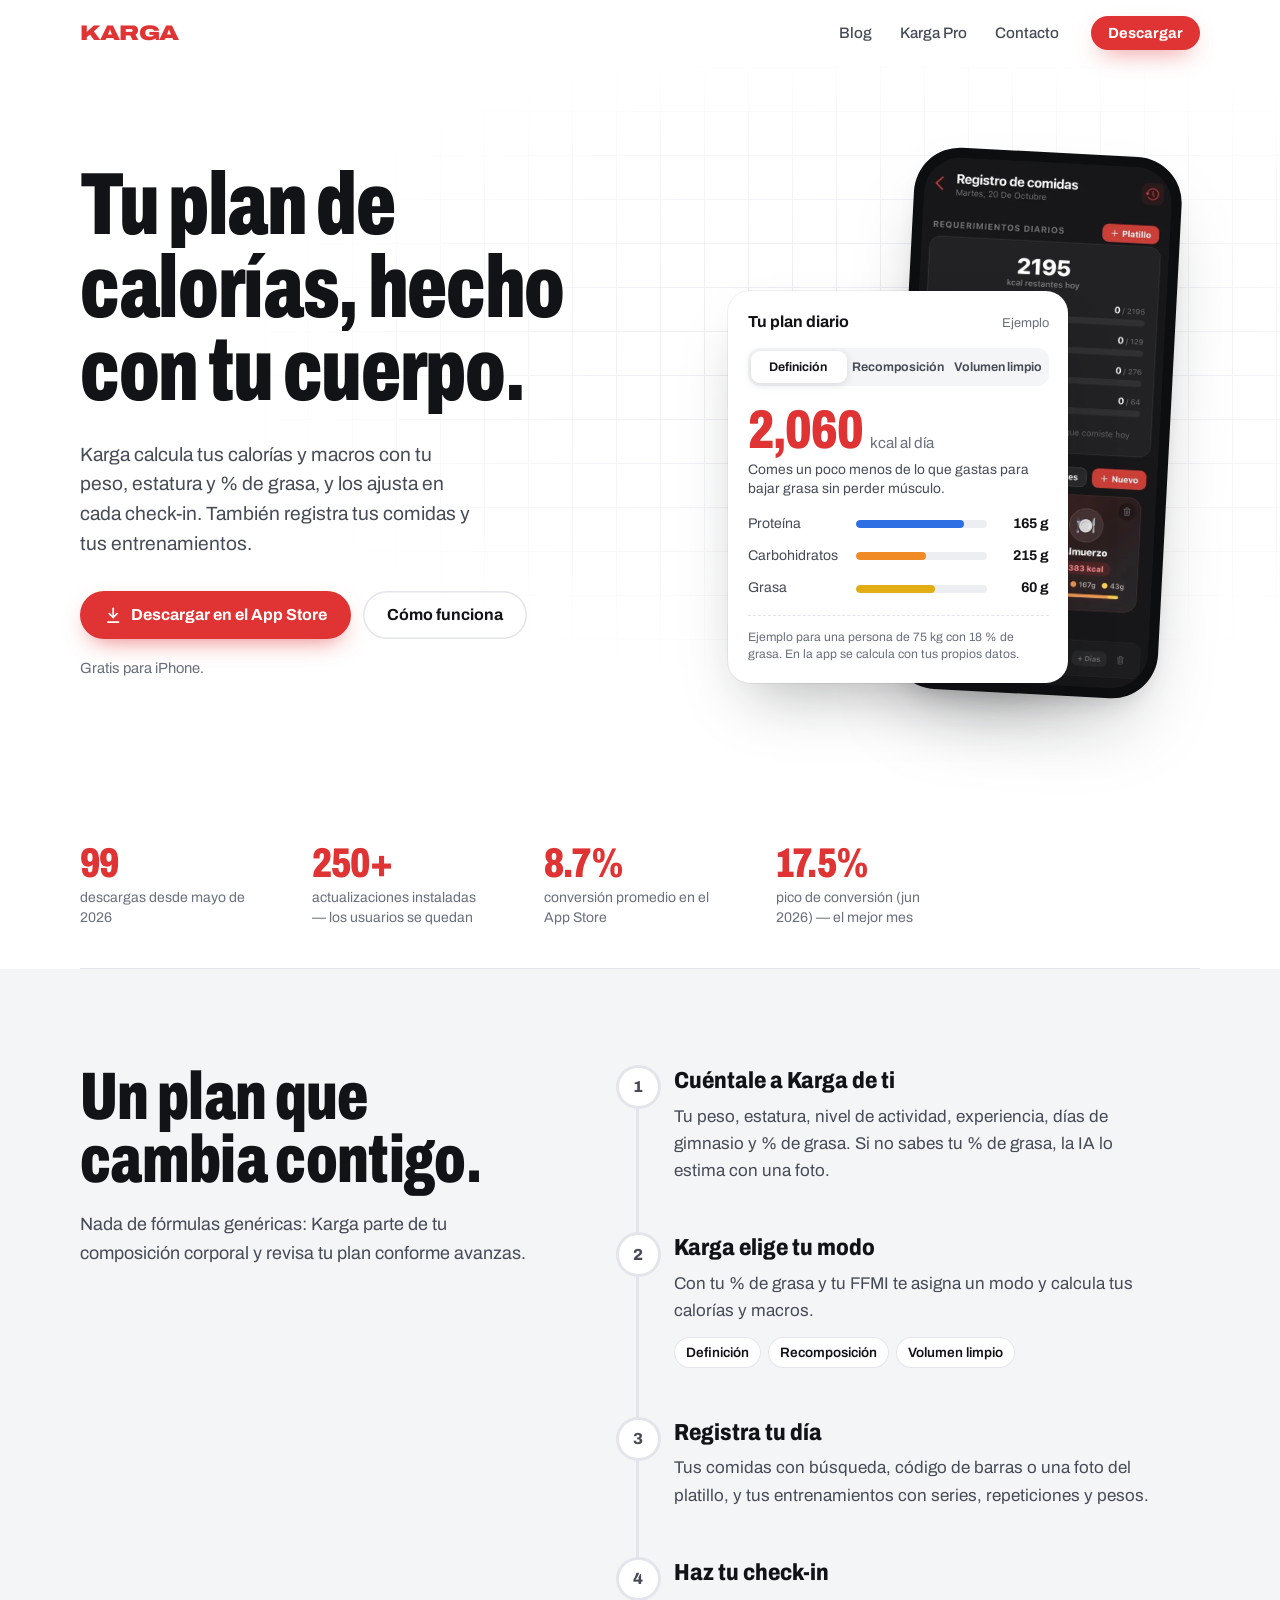
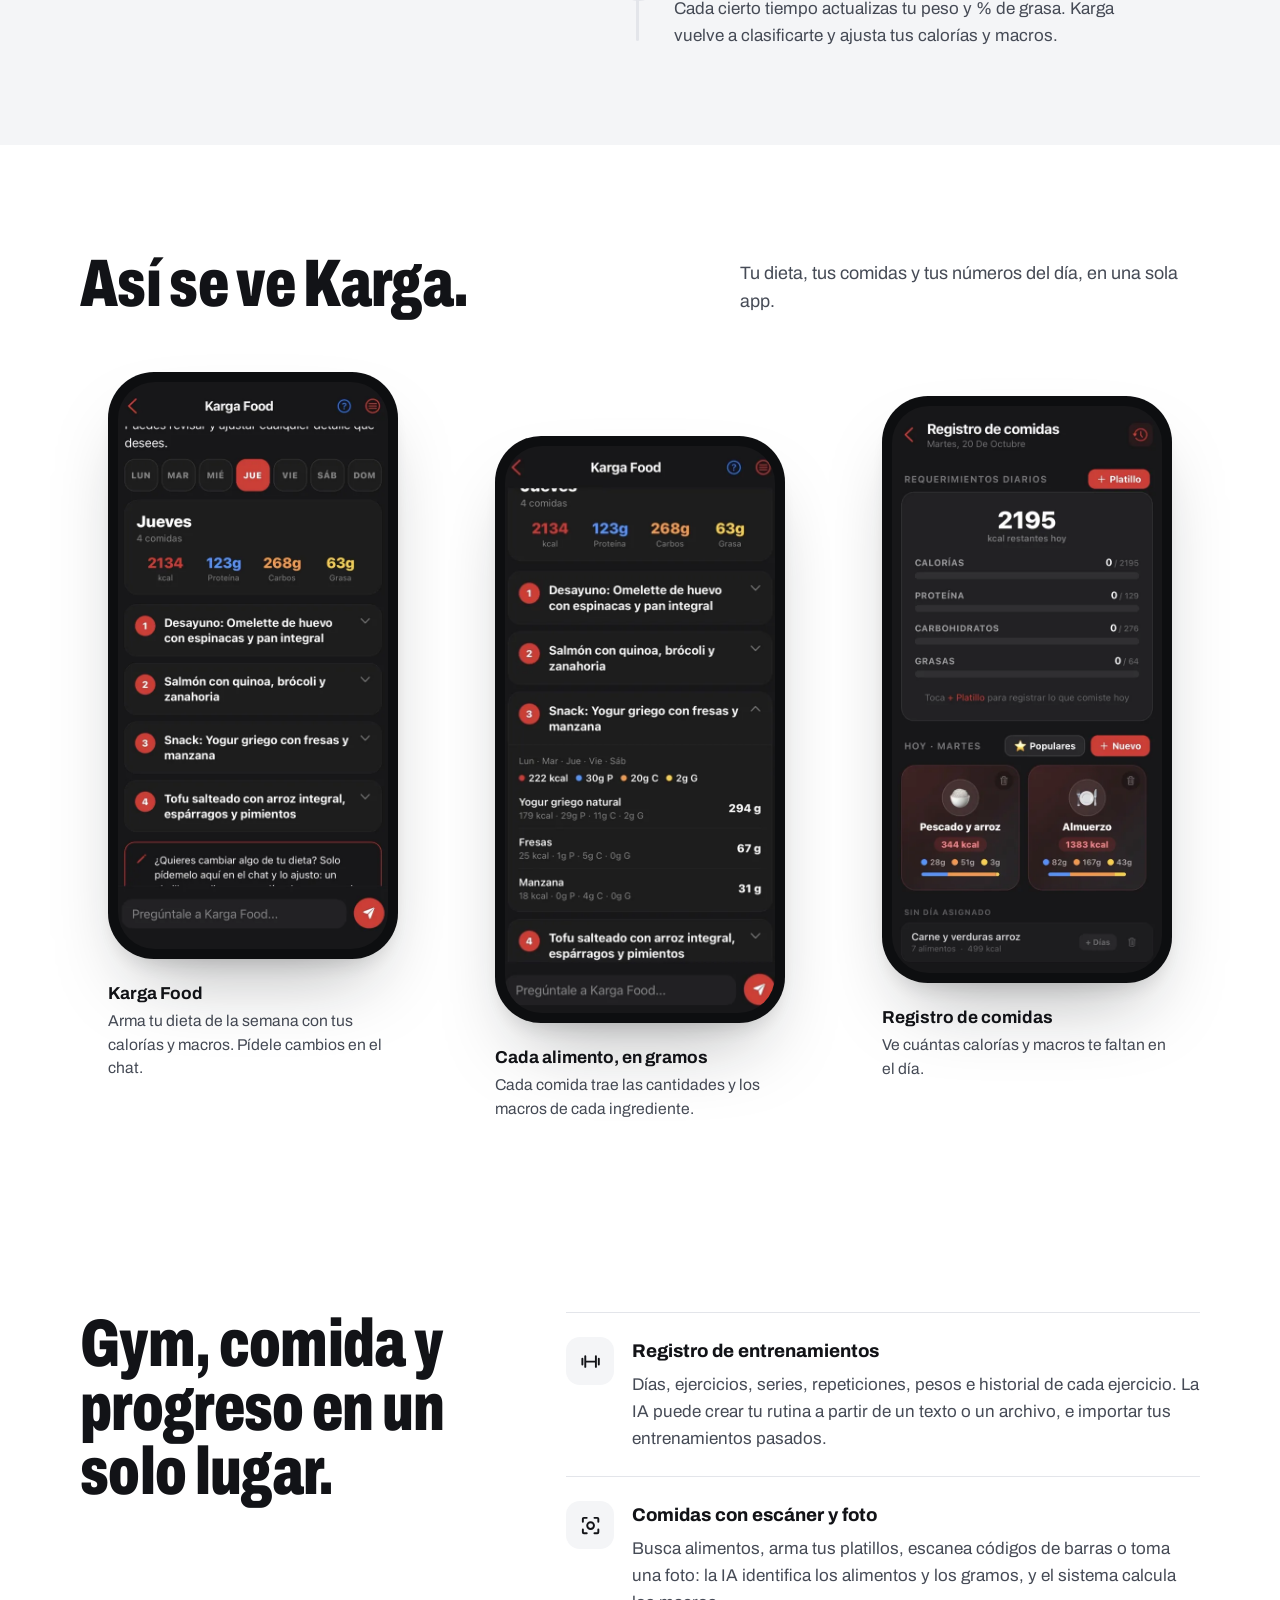
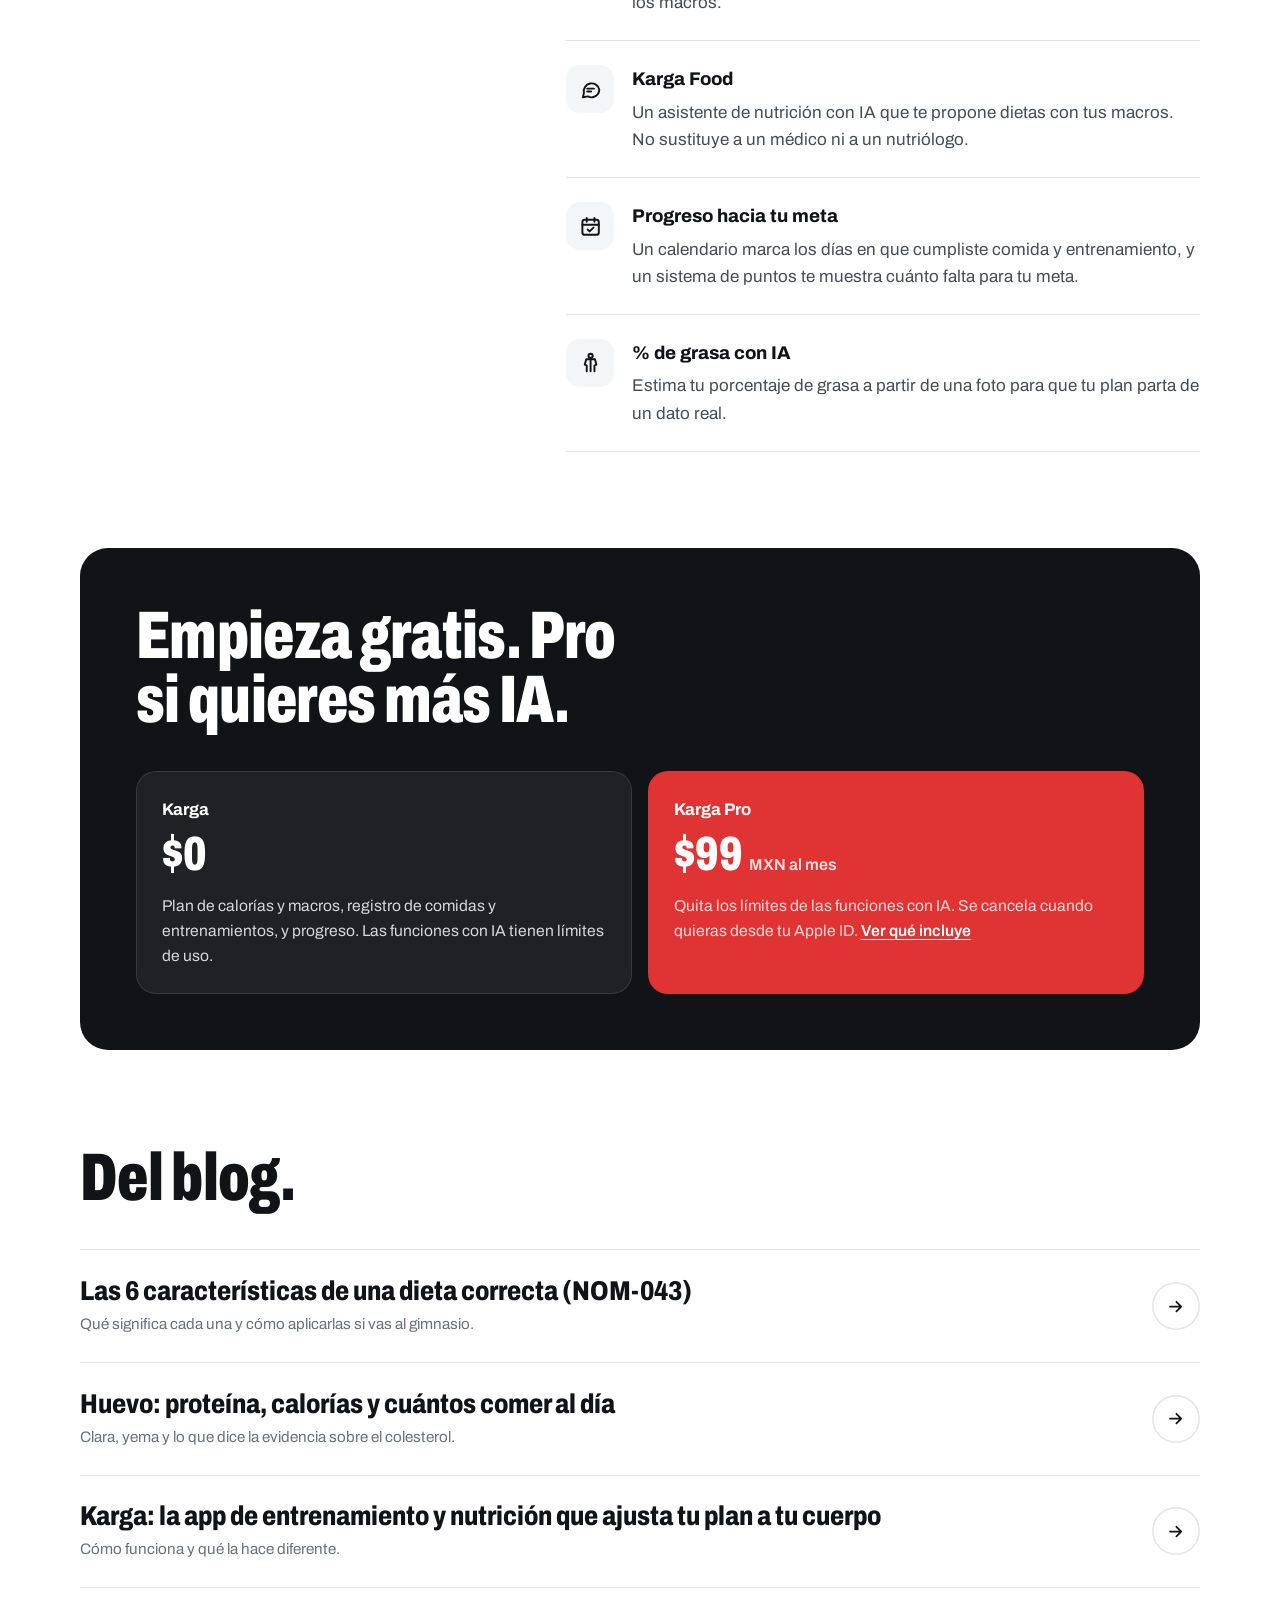
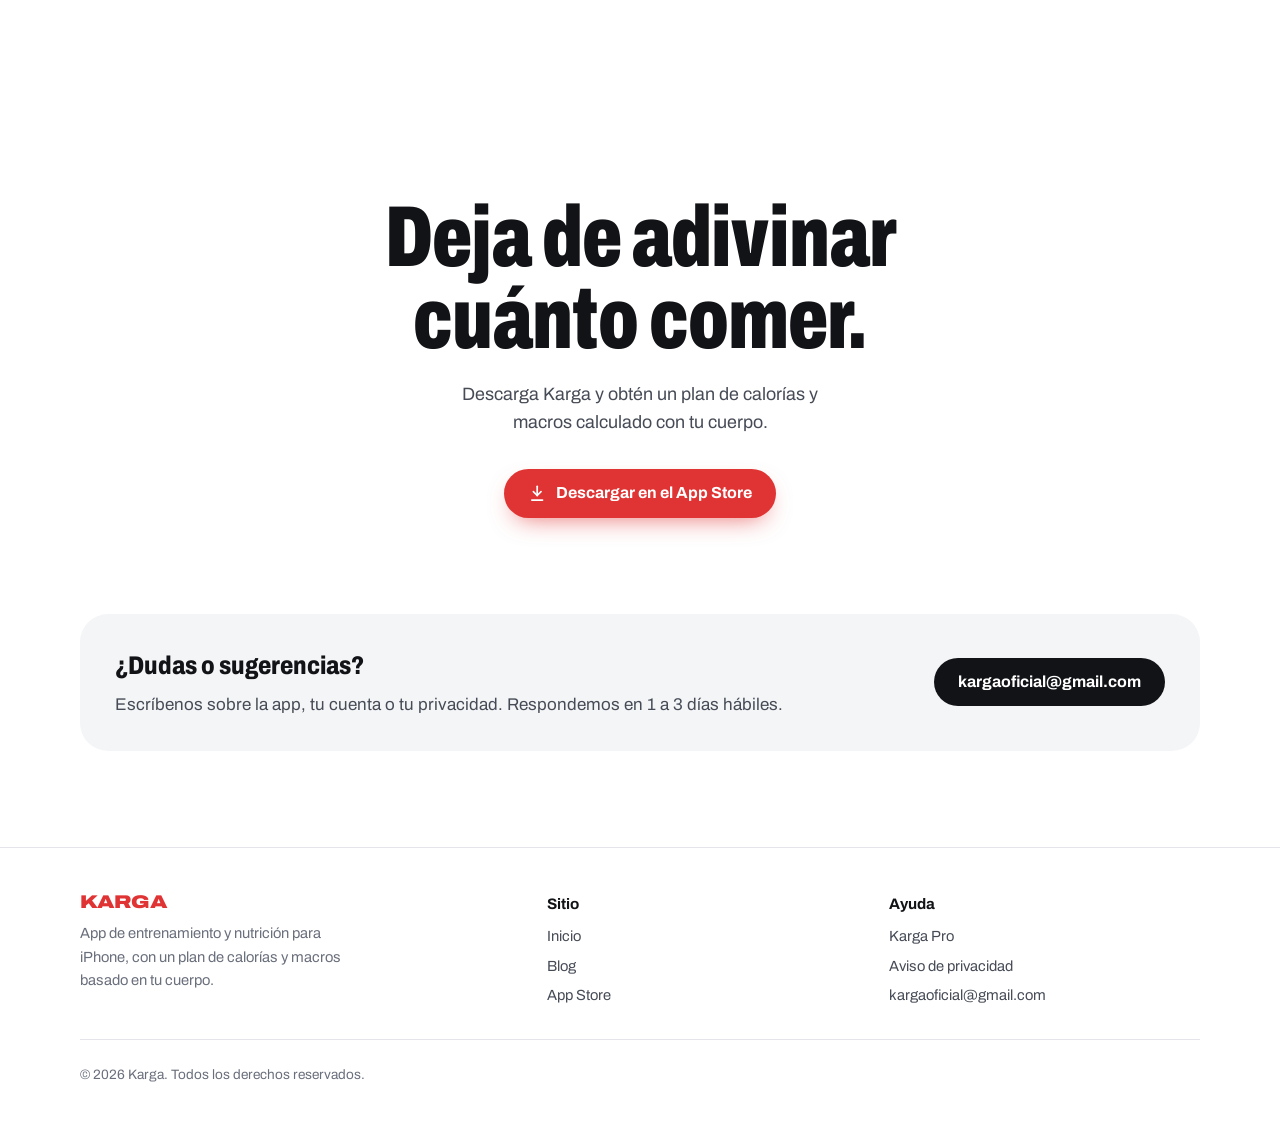
==== commit 8135a0d0: "Añade sección de métricas (tracción) a la portada Agrega strip de 4 estadísticas entre el hero y 'Có" ====
--- a/index.html
+++ b/index.html
@@ -110,6 +110,30 @@
       </div>
     </section>
 
+    <!-- ═════════ Tracción ═════════ -->
+    <section class="section traction" aria-label="Métricas de la app">
+      <div class="wrap">
+        <ul class="stat-row">
+          <li data-reveal>
+            <b>99</b>
+            <span>descargas desde mayo de 2026</span>
+          </li>
+          <li data-reveal>
+            <b>250+</b>
+            <span>actualizaciones instaladas — los usuarios se quedan</span>
+          </li>
+          <li data-reveal>
+            <b>8.7%</b>
+            <span>conversión promedio en el App Store</span>
+          </li>
+          <li data-reveal>
+            <b>17.5%</b>
+            <span>pico de conversión (jun 2026) — el mejor mes</span>
+          </li>
+        </ul>
+      </div>
+    </section>
+
     <!-- ═════════ Cómo funciona ═════════ -->
     <section class="section how" id="como-funciona">
       <div class="wrap how-grid">
--- a/assets/home.css
+++ b/assets/home.css
@@ -246,3 +246,44 @@
   .steps .num { left: -3rem; width: 2.2rem; height: 2.2rem; }
   .steps::before, .steps .progress { left: .95rem; }
 }
+
+/* ═════════ Tracción / Estadísticas ═════════ */
+.traction {
+  padding-block: 2.5rem 0;
+}
+.stat-row {
+  list-style: none;
+  display: flex;
+  flex-wrap: wrap;
+  gap: 1.5rem 3.5rem;
+  padding-bottom: 2.5rem;
+  border-bottom: 1px solid var(--line);
+}
+.stat-row li {
+  display: flex;
+  flex-direction: column;
+  gap: 0.25rem;
+}
+.stat-row b {
+  font-stretch: 72%;
+  font-weight: 850;
+  font-size: 2.6rem;
+  line-height: 1;
+  letter-spacing: -0.02em;
+  color: var(--red);
+}
+.stat-row span {
+  font-size: 0.875rem;
+  color: var(--muted);
+  max-width: 22ch;
+  line-height: 1.4;
+}
+
+@media (max-width: 600px) {
+  .stat-row {
+    gap: 1.25rem 2rem;
+  }
+  .stat-row b {
+    font-size: 2.1rem;
+  }
+}
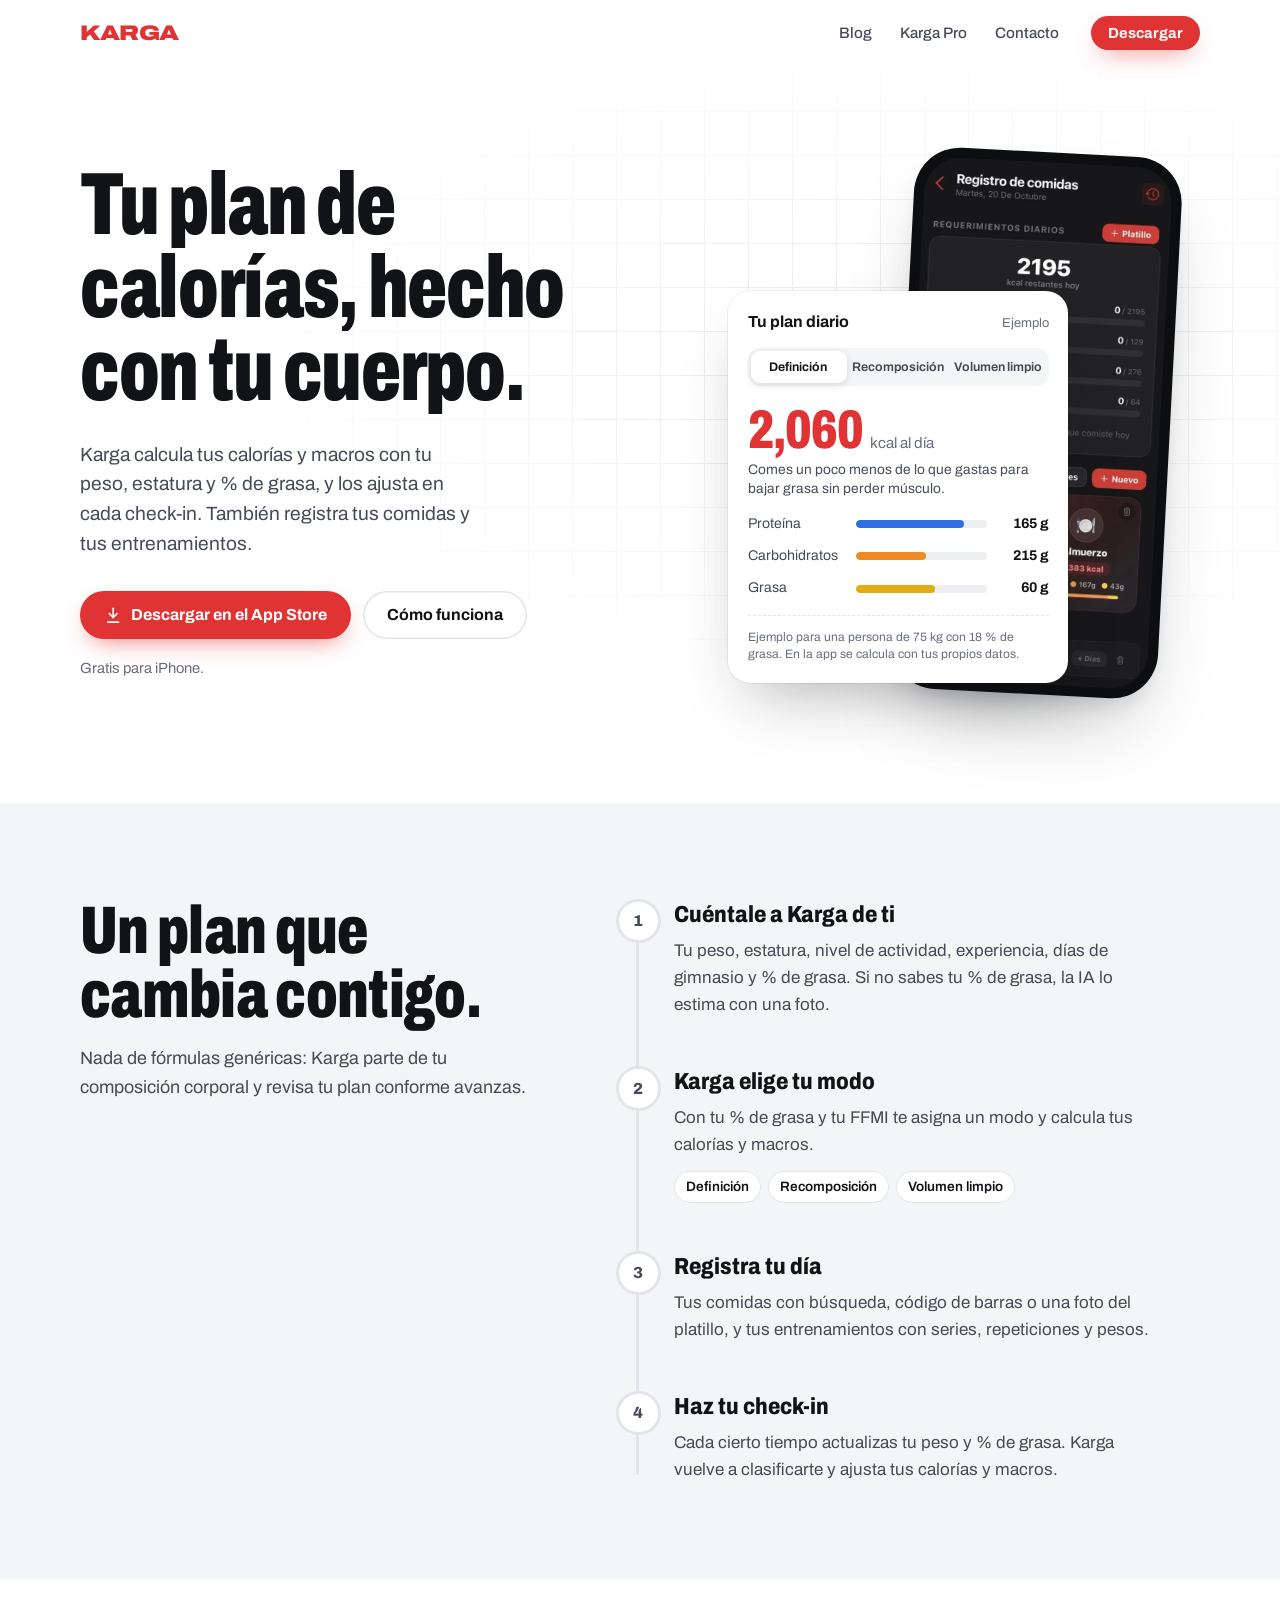
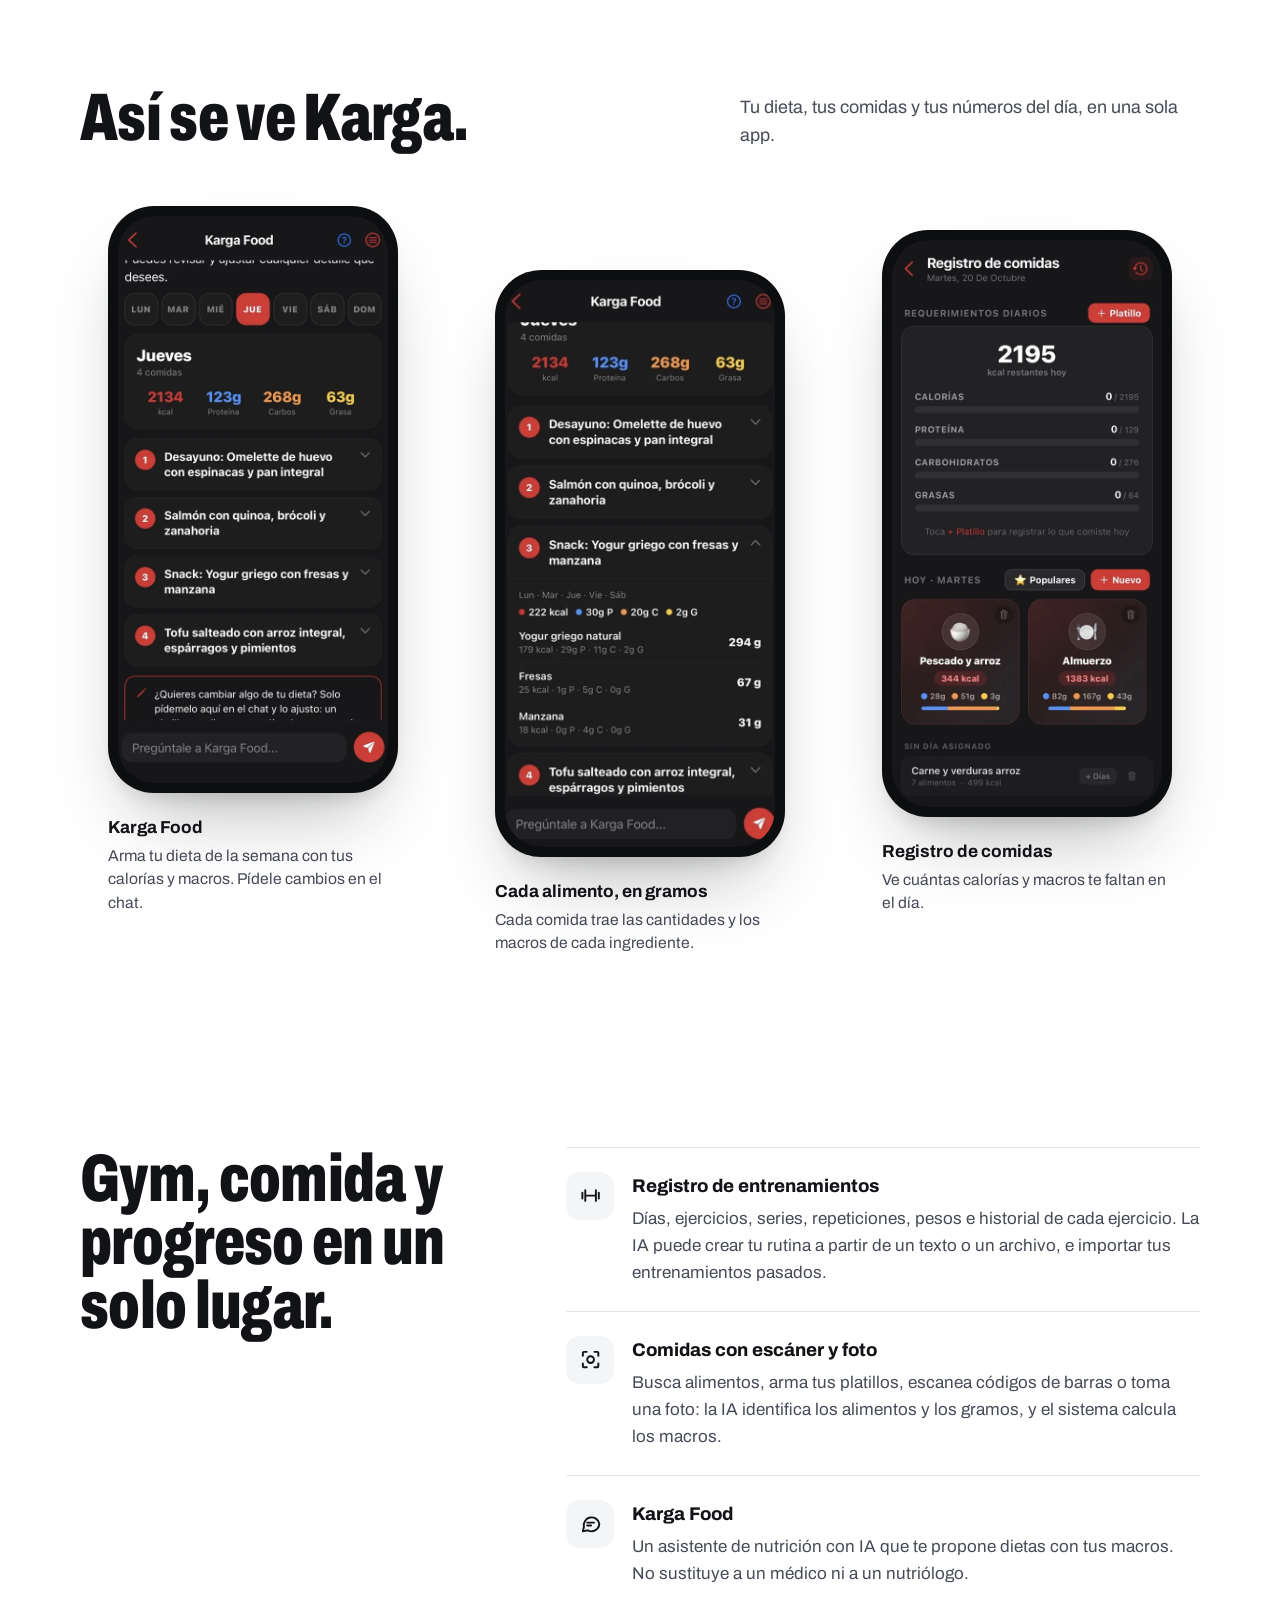
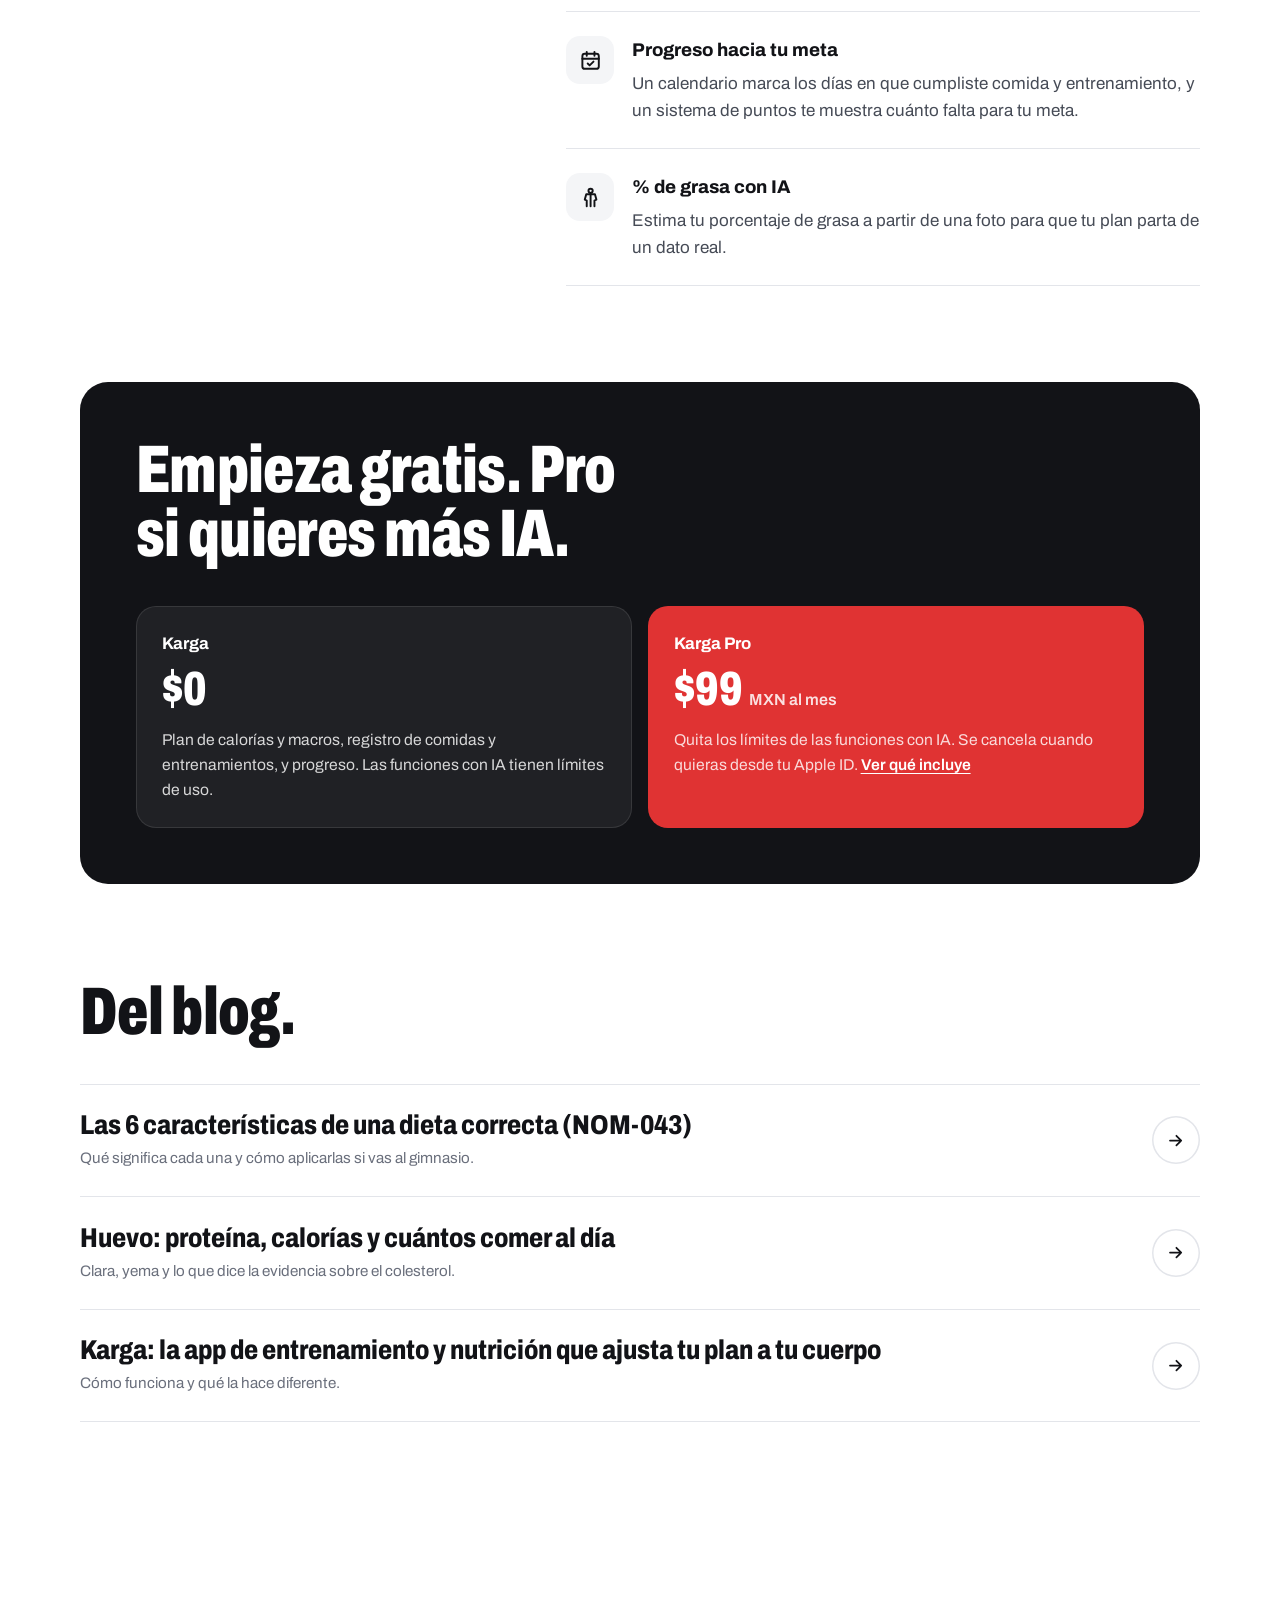
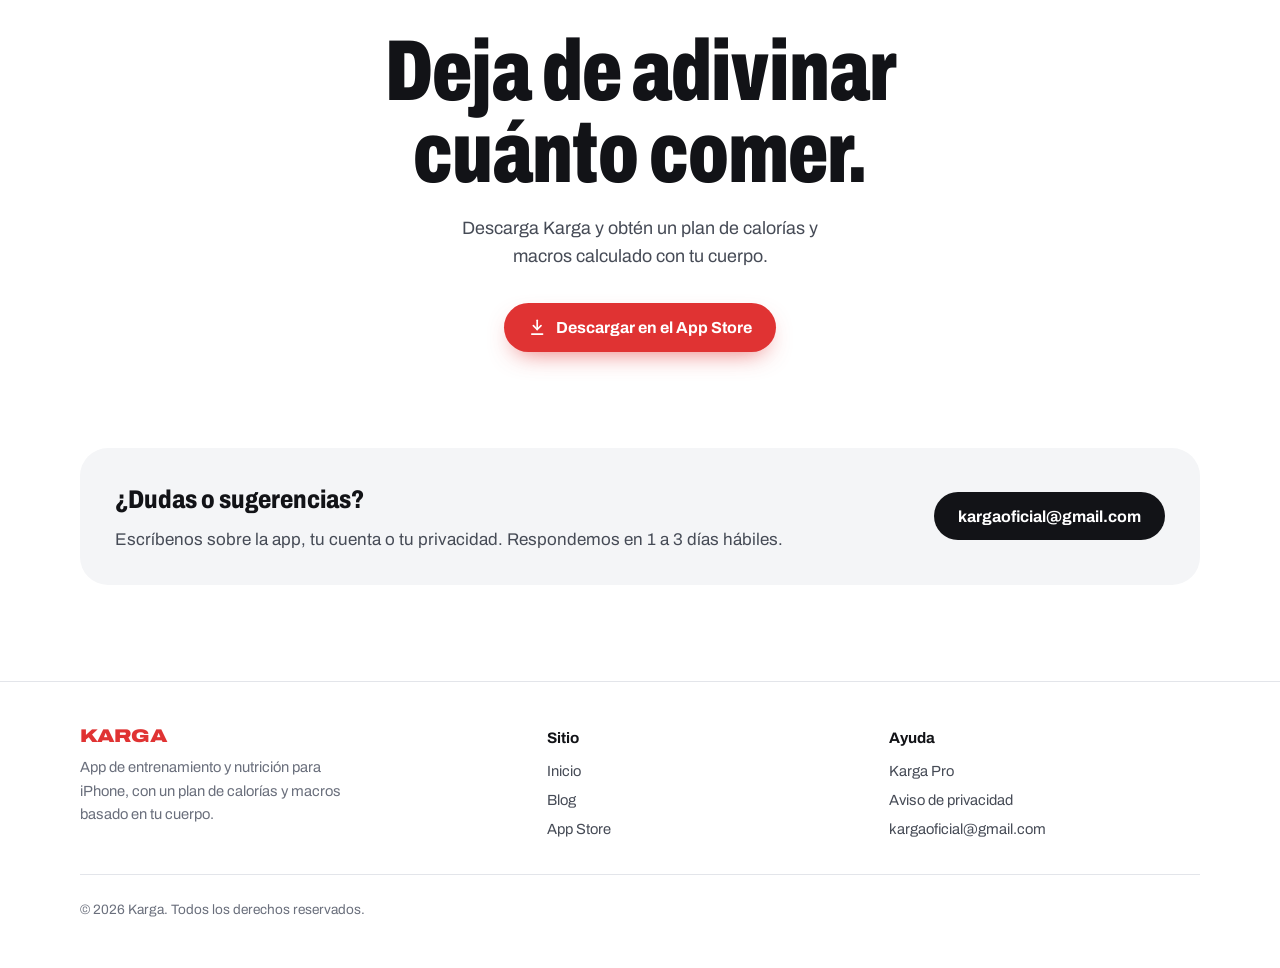
==== commit 1d2d71b6: "Revierte sección de métricas de la portada pública Los datos de analytics son privados y solo deben " ====
--- a/index.html
+++ b/index.html
@@ -110,30 +110,6 @@
       </div>
     </section>
 
-    <!-- ═════════ Tracción ═════════ -->
-    <section class="section traction" aria-label="Métricas de la app">
-      <div class="wrap">
-        <ul class="stat-row">
-          <li data-reveal>
-            <b>99</b>
-            <span>descargas desde mayo de 2026</span>
-          </li>
-          <li data-reveal>
-            <b>250+</b>
-            <span>actualizaciones instaladas — los usuarios se quedan</span>
-          </li>
-          <li data-reveal>
-            <b>8.7%</b>
-            <span>conversión promedio en el App Store</span>
-          </li>
-          <li data-reveal>
-            <b>17.5%</b>
-            <span>pico de conversión (jun 2026) — el mejor mes</span>
-          </li>
-        </ul>
-      </div>
-    </section>
-
     <!-- ═════════ Cómo funciona ═════════ -->
     <section class="section how" id="como-funciona">
       <div class="wrap how-grid">
--- a/assets/home.css
+++ b/assets/home.css
@@ -246,44 +246,3 @@
   .steps .num { left: -3rem; width: 2.2rem; height: 2.2rem; }
   .steps::before, .steps .progress { left: .95rem; }
 }
-
-/* ═════════ Tracción / Estadísticas ═════════ */
-.traction {
-  padding-block: 2.5rem 0;
-}
-.stat-row {
-  list-style: none;
-  display: flex;
-  flex-wrap: wrap;
-  gap: 1.5rem 3.5rem;
-  padding-bottom: 2.5rem;
-  border-bottom: 1px solid var(--line);
-}
-.stat-row li {
-  display: flex;
-  flex-direction: column;
-  gap: 0.25rem;
-}
-.stat-row b {
-  font-stretch: 72%;
-  font-weight: 850;
-  font-size: 2.6rem;
-  line-height: 1;
-  letter-spacing: -0.02em;
-  color: var(--red);
-}
-.stat-row span {
-  font-size: 0.875rem;
-  color: var(--muted);
-  max-width: 22ch;
-  line-height: 1.4;
-}
-
-@media (max-width: 600px) {
-  .stat-row {
-    gap: 1.25rem 2rem;
-  }
-  .stat-row b {
-    font-size: 2.1rem;
-  }
-}
